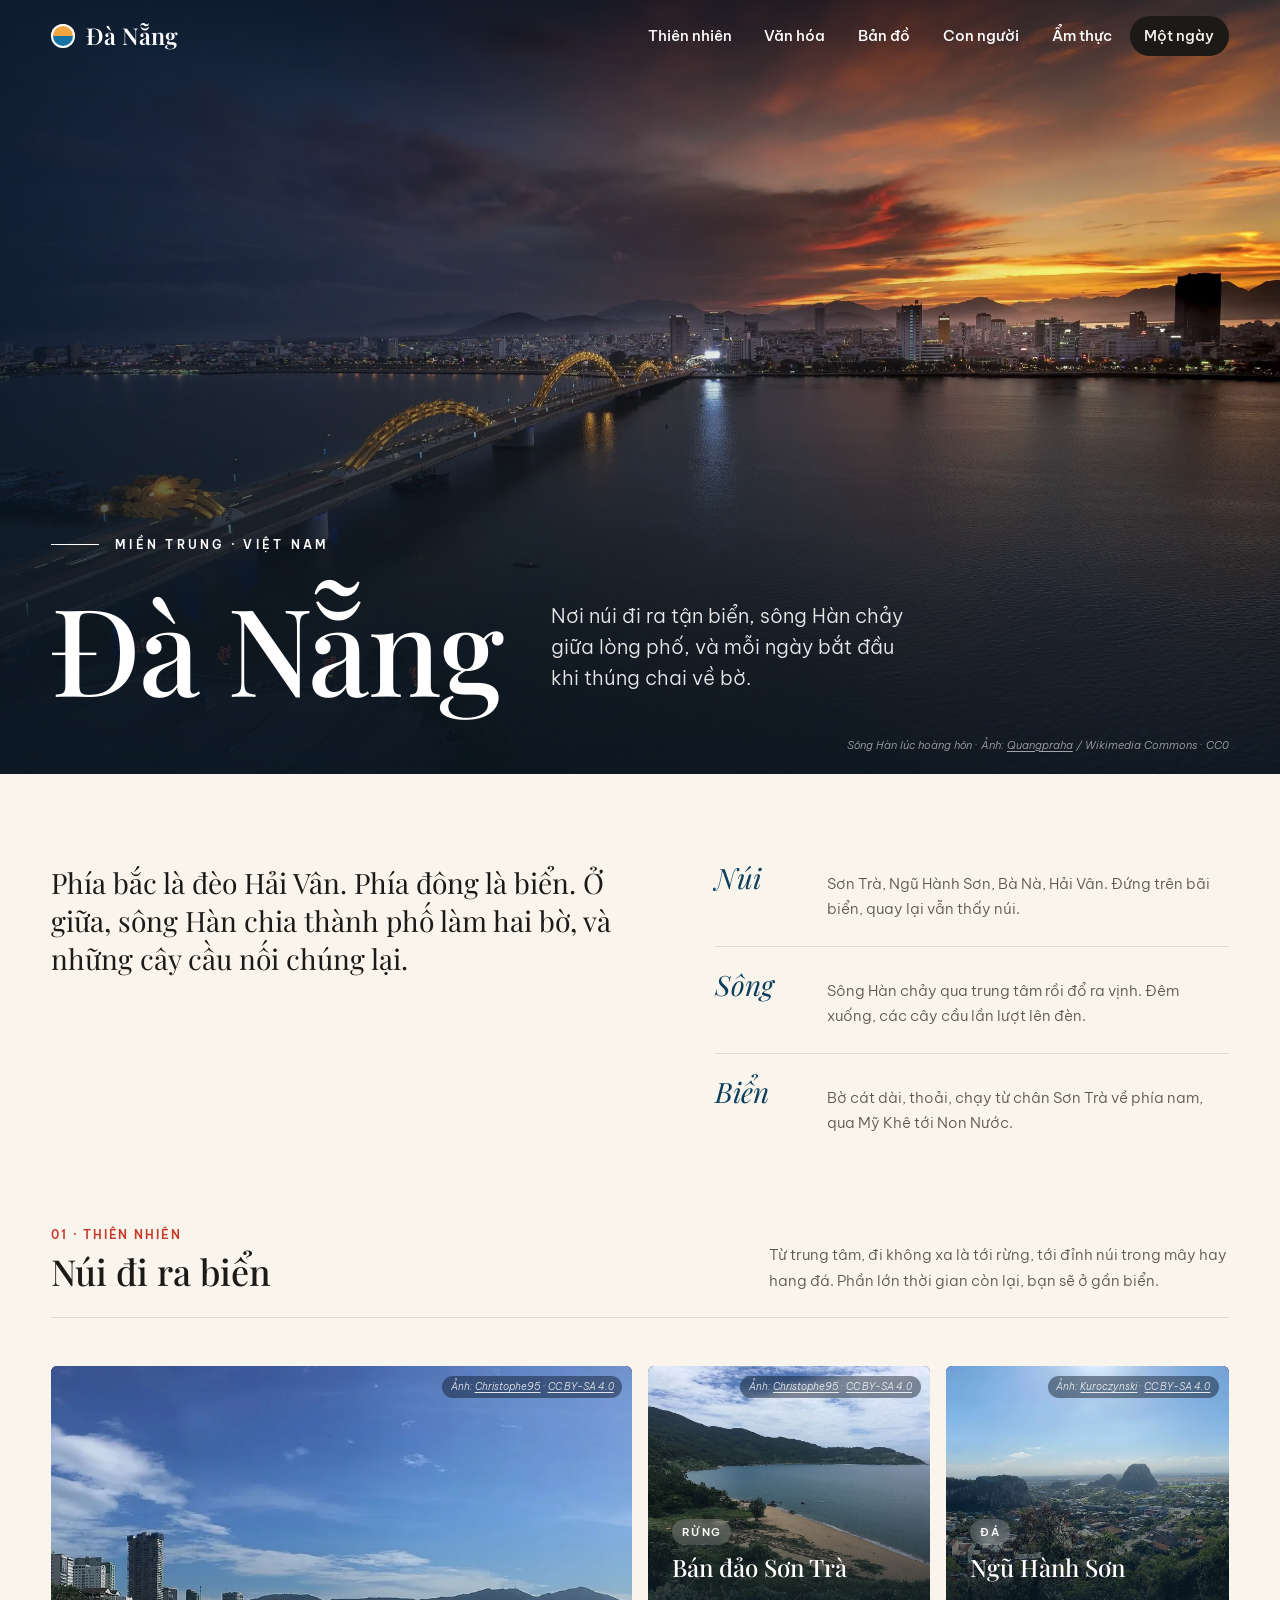
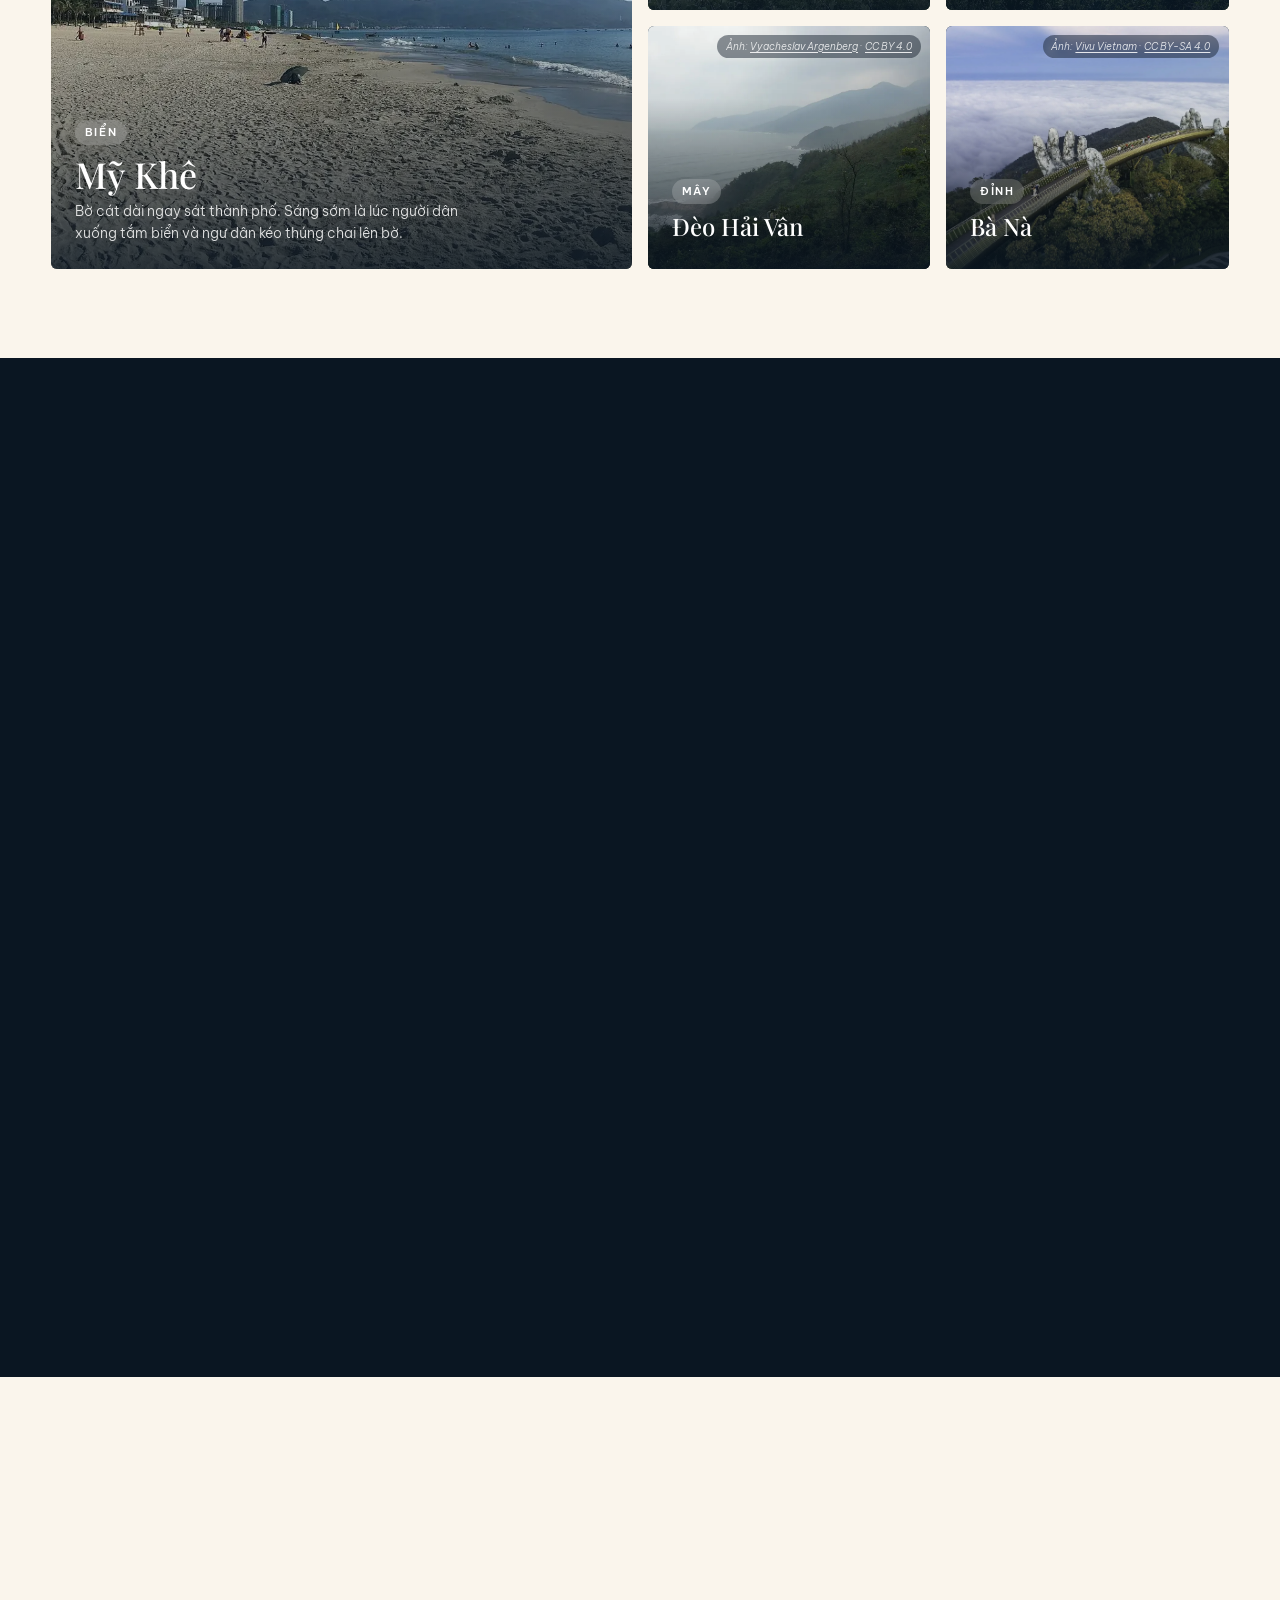
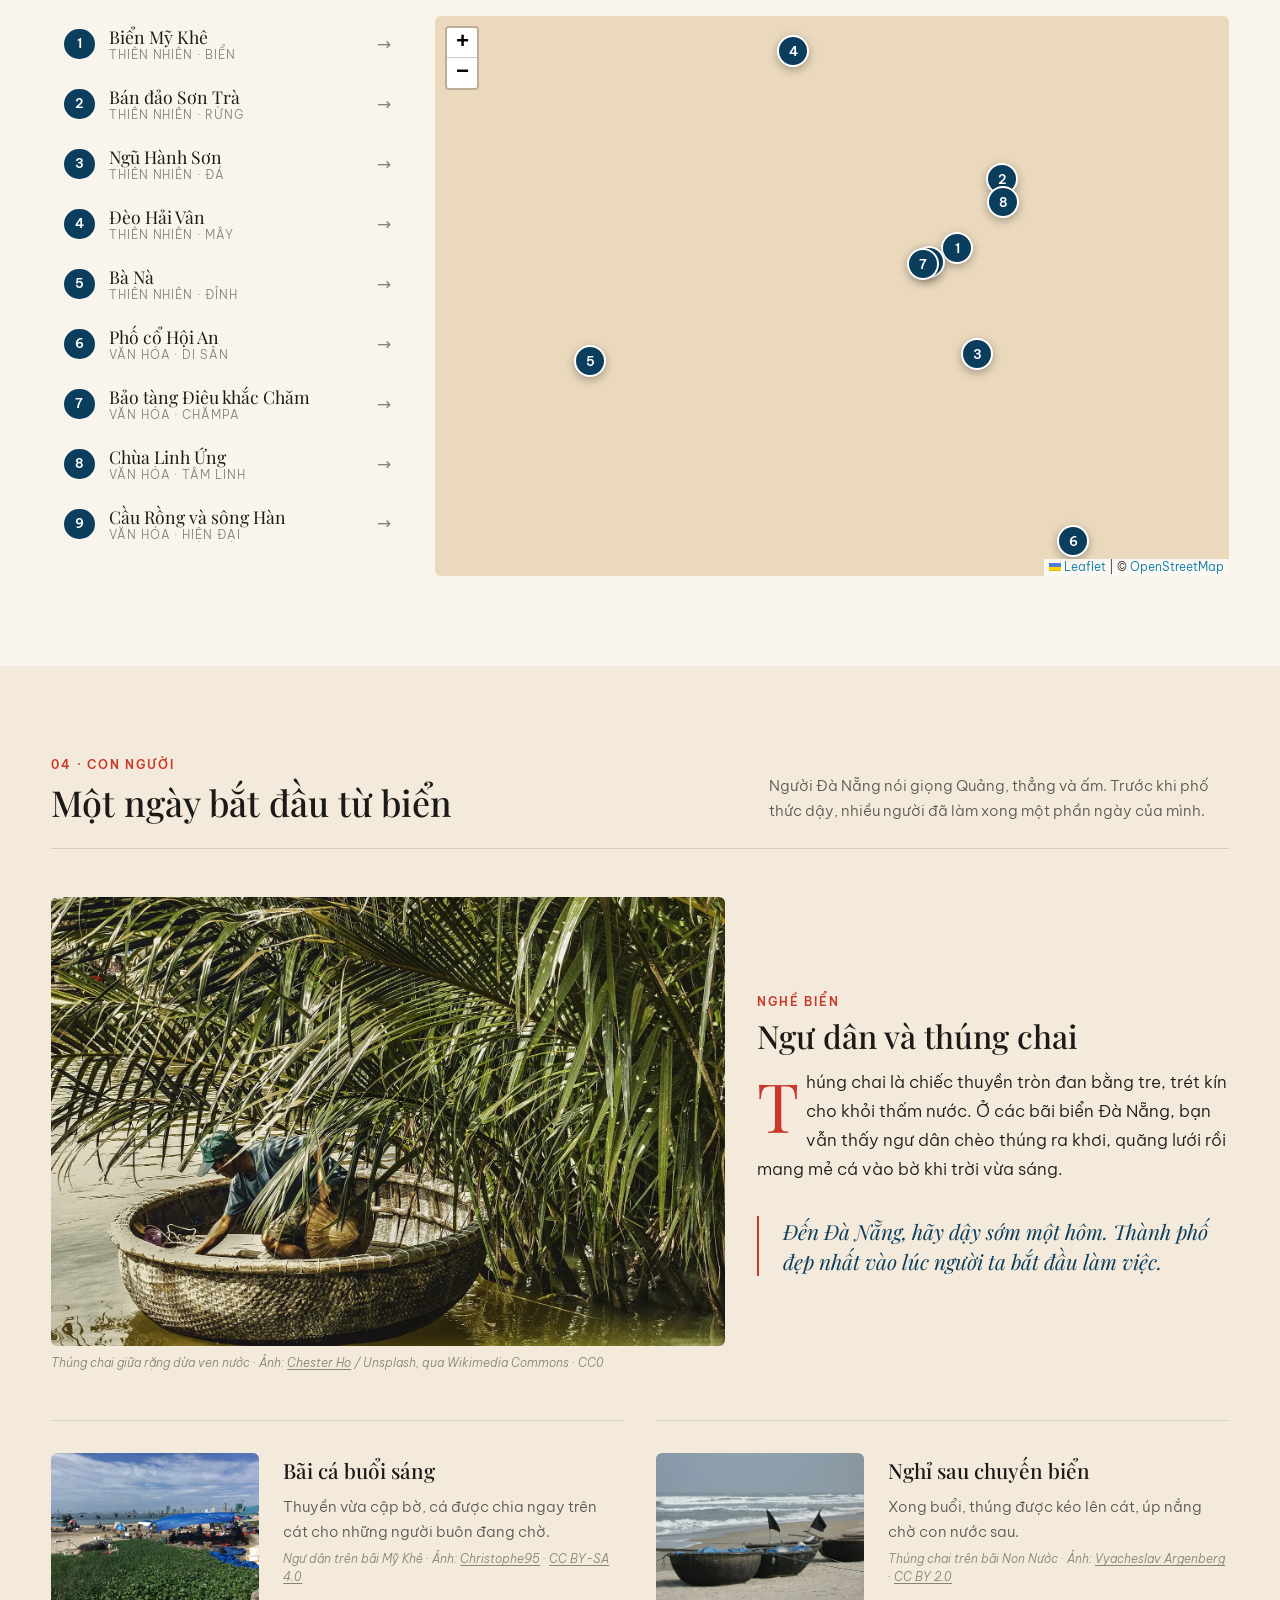
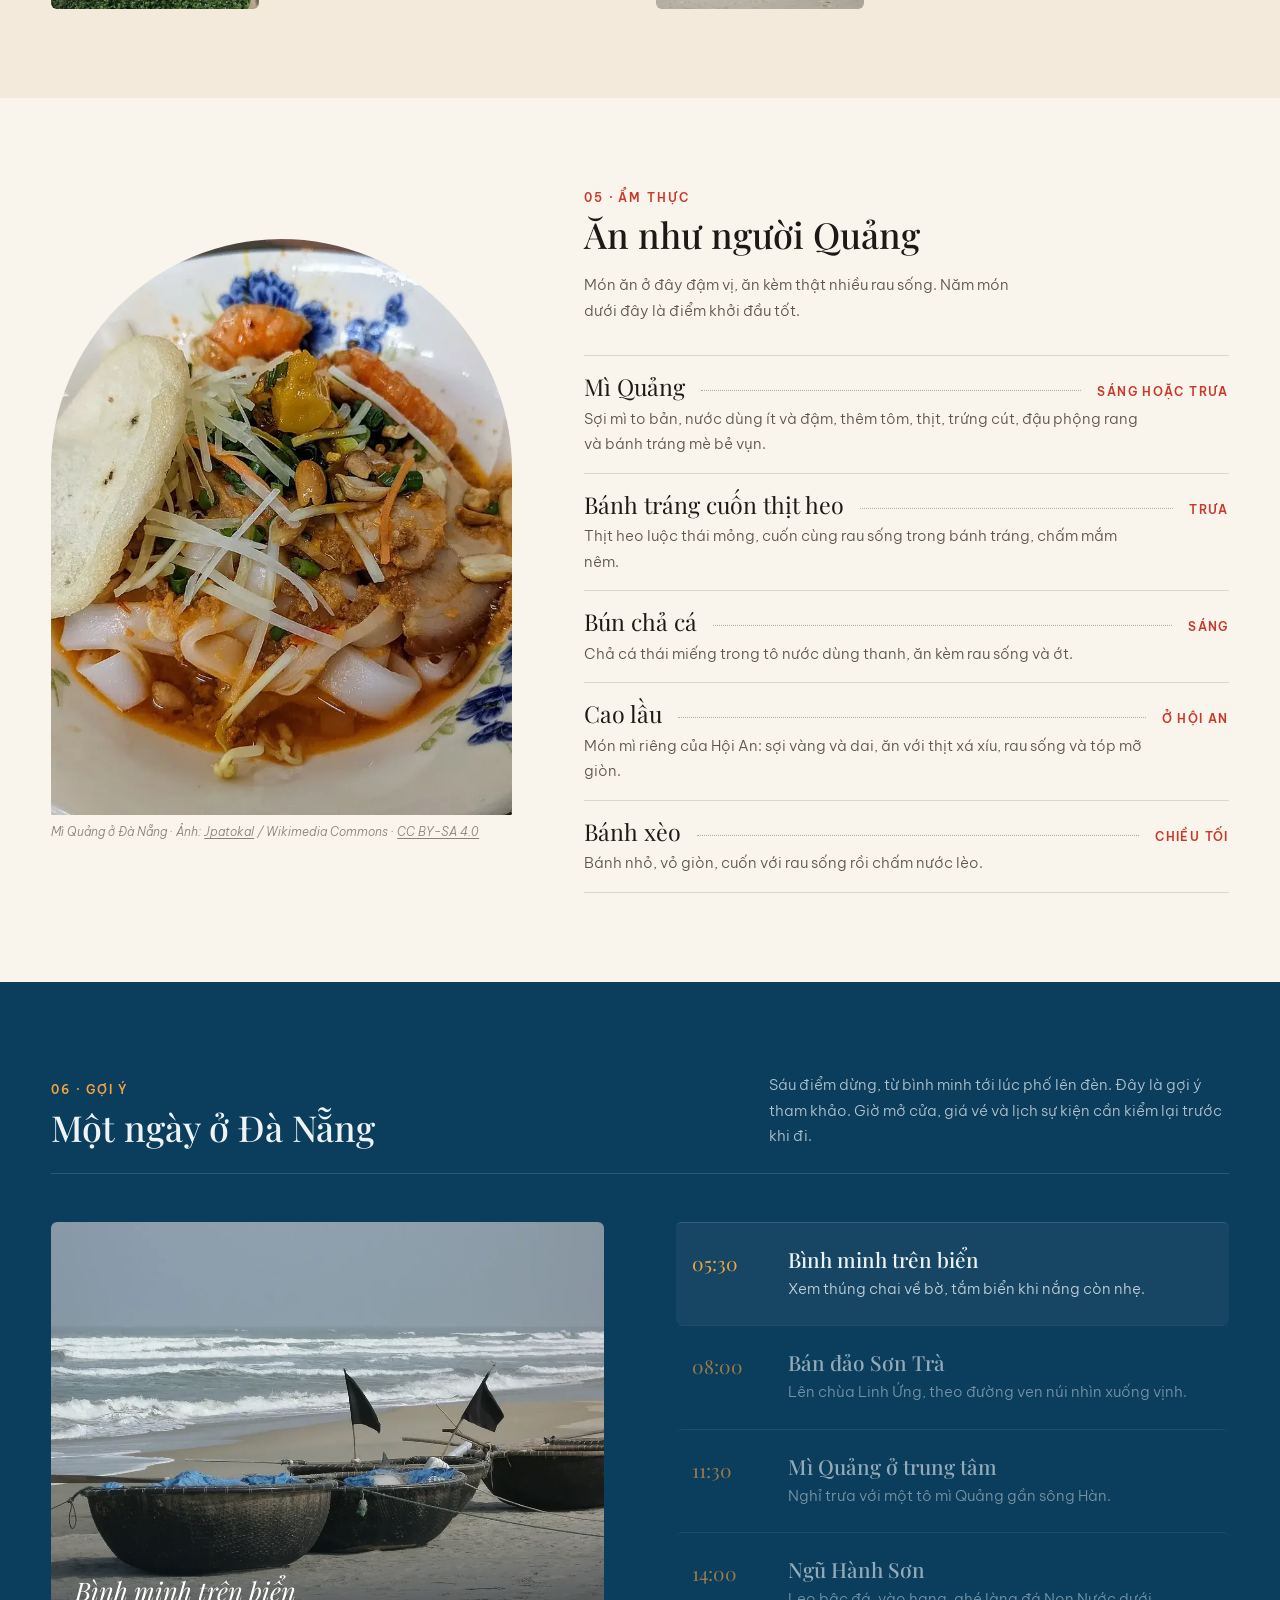
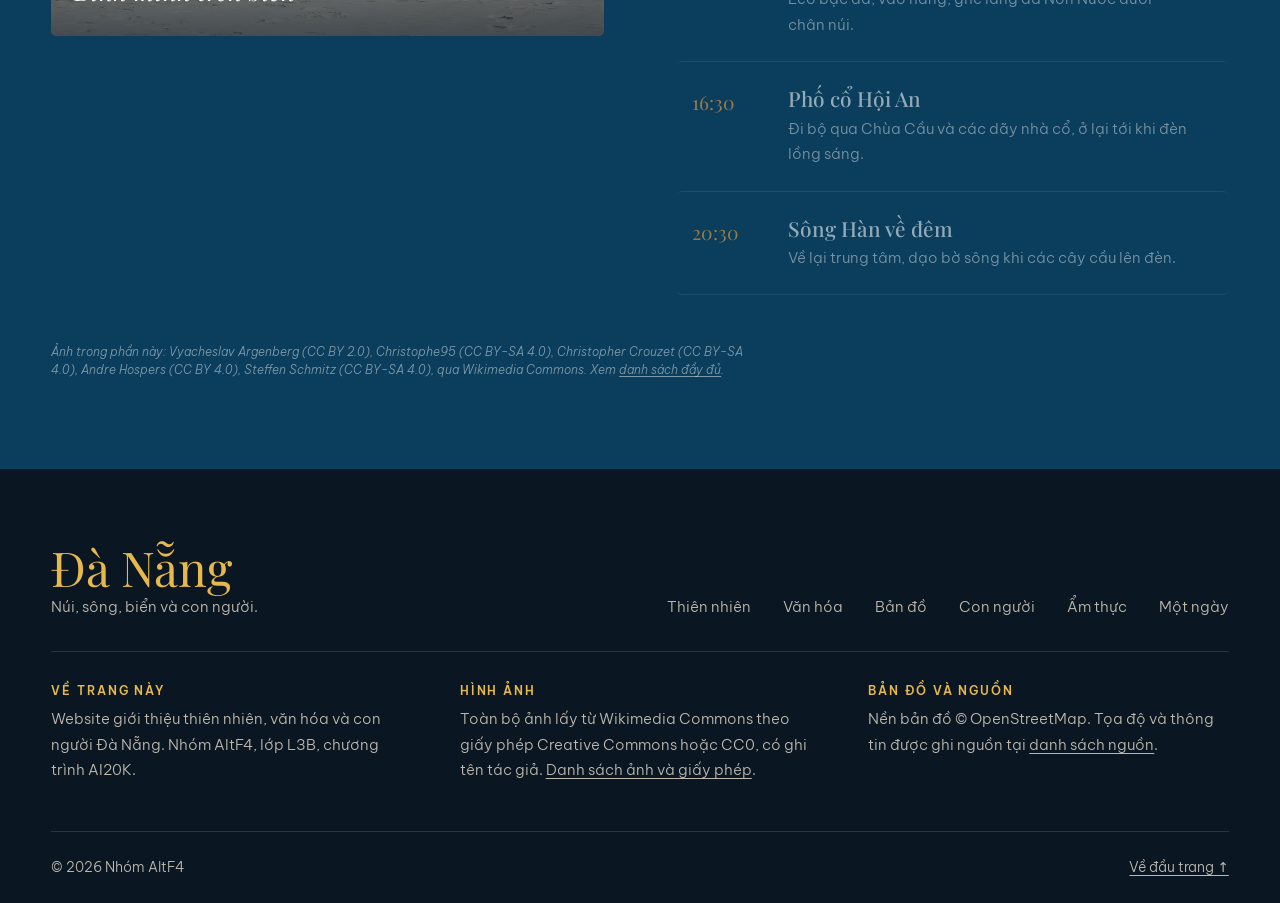
==== web/index.html @ 29aab332 "Website giới thiệu Đà Nẵng: trang chủ, 9 trang điểm đến, bản đồ, phóng to ảnh - web/index.html: Thiê" ====
<!doctype html>
<html lang="vi">
<head>
  <meta charset="utf-8">
  <meta name="viewport" content="width=device-width, initial-scale=1">
  <title>Đà Nẵng — Núi, sông, biển và con người</title>
  <meta name="description" content="Giới thiệu vẻ đẹp thiên nhiên, văn hóa và con người Đà Nẵng: biển Mỹ Khê, bán đảo Sơn Trà, Ngũ Hành Sơn, phố cổ Hội An, cầu Rồng và mì Quảng.">
  <link rel="preconnect" href="https://fonts.googleapis.com">
  <link rel="preconnect" href="https://fonts.gstatic.com" crossorigin>
  <link href="https://fonts.googleapis.com/css2?family=Be+Vietnam+Pro:wght@300;400;500;600&family=Playfair+Display:ital,wght@0,500;0,600;1,500&display=swap" rel="stylesheet">
  <link rel="preload" as="image" href="assets/img/hero-song-han.webp">
  <link rel="stylesheet" href="assets/vendor/leaflet/leaflet.css">
  <link rel="stylesheet" href="assets/css/style.css">
  <script>document.documentElement.classList.add('js')</script>
</head>
<body>
<a class="skip-link" href="#noi-dung">Bỏ qua, tới nội dung chính</a>

<header class="site-header" data-header>
  <div class="wrap site-header__inner">
    <a class="brand" href="#dau-trang" aria-label="Đà Nẵng, về đầu trang">
      <span class="brand__mark" aria-hidden="true"></span>Đà Nẵng
    </a>
    <nav class="nav" aria-label="Các phần của trang">
      <ul>
        <li><a href="#thien-nhien">Thiên nhiên</a></li>
        <li><a href="#van-hoa">Văn hóa</a></li>
        <li><a href="#ban-do">Bản đồ</a></li>
        <li><a href="#con-nguoi">Con người</a></li>
        <li><a href="#am-thuc">Ẩm thực</a></li>
        <li><a href="#mot-ngay">Một ngày</a></li>
      </ul>
    </nav>
  </div>
</header>

<section class="hero" id="dau-trang" data-hero aria-labelledby="hero-title">
  <div class="hero__media" data-parallax>
    <img src="assets/img/hero-song-han.webp" width="2400" height="1601" alt="Sông Hàn lúc hoàng hôn, cầu Rồng vàng óng nối hai bờ thành phố" fetchpriority="high">
  </div>
  <div class="hero__shade" aria-hidden="true"></div>
  <div class="wrap hero__content">
    <p class="hero__eyebrow">Miền Trung · Việt Nam</p>
    <h1 class="hero__title" id="hero-title">Đà Nẵng</h1>
    <p class="hero__lede">Nơi núi đi ra tận biển, sông Hàn chảy giữa lòng phố, và mỗi ngày bắt đầu khi thúng chai về bờ.</p>
  </div>
  <p class="hero__credit">Sông Hàn lúc hoàng hôn · Ảnh: <a href="https://commons.wikimedia.org/wiki/File:Da_Nang,_Vietnam.jpg">Quangpraha</a> / Wikimedia Commons · CC0</p>
</section>

<main id="noi-dung">

  <!-- GIỚI THIỆU -->
  <section class="intro" aria-label="Giới thiệu">
    <div class="wrap intro__grid">
      <p class="intro__lead" data-reveal>Phía bắc là đèo Hải Vân. Phía đông là biển. Ở giữa, sông Hàn chia thành phố làm hai bờ, và những cây cầu nối chúng lại.</p>
      <ul class="triad" data-stagger>
        <li data-reveal><span class="triad__word">Núi</span><p>Sơn Trà, Ngũ Hành Sơn, Bà Nà, Hải Vân. Đứng trên bãi biển, quay lại vẫn thấy núi.</p></li>
        <li data-reveal><span class="triad__word">Sông</span><p>Sông Hàn chảy qua trung tâm rồi đổ ra vịnh. Đêm xuống, các cây cầu lần lượt lên đèn.</p></li>
        <li data-reveal><span class="triad__word">Biển</span><p>Bờ cát dài, thoải, chạy từ chân Sơn Trà về phía nam, qua Mỹ Khê tới Non Nước.</p></li>
      </ul>
    </div>
  </section>

  <!-- THIÊN NHIÊN -->
  <section class="section" id="thien-nhien" aria-labelledby="nature-title">
    <div class="wrap">
      <header class="section-head" data-reveal>
        <div>
          <p class="kicker">01 · Thiên nhiên</p>
          <h2 id="nature-title">Núi đi ra biển</h2>
        </div>
        <p class="section-head__lede">Từ trung tâm, đi không xa là tới rừng, tới đỉnh núi trong mây hay hang đá. Phần lớn thời gian còn lại, bạn sẽ ở gần biển.</p>
      </header>

      <div class="bento" data-stagger>
        <article class="tile tile--lg" data-reveal>
          <img src="assets/img/my-khe.webp" width="1600" height="744" loading="lazy" alt="Bãi biển Mỹ Khê trải dài, phía xa là các tòa nhà ven biển và bán đảo Sơn Trà">
          <div class="tile__body">
            <p class="tile__tag">Biển</p>
            <h3><a class="tile__link" href="dia-diem.html?id=my-khe">Mỹ Khê</a></h3>
            <p>Bờ cát dài ngay sát thành phố. Sáng sớm là lúc người dân xuống tắm biển và ngư dân kéo thúng chai lên bờ.</p>
          </div>
          <p class="tile__credit">Ảnh: <a href="https://commons.wikimedia.org/wiki/File:My_Khe_Beach_5.jpg">Christophe95</a> · <a href="https://creativecommons.org/licenses/by-sa/4.0">CC BY-SA 4.0</a></p>
        </article>

        <article class="tile" data-reveal>
          <img src="assets/img/son-tra.webp" width="1200" height="900" loading="lazy" alt="Một vịnh nhỏ nước xanh dưới chân những ngọn đồi phủ rừng ở bán đảo Sơn Trà">
          <div class="tile__body">
            <p class="tile__tag">Rừng</p>
            <h3><a class="tile__link" href="dia-diem.html?id=son-tra">Bán đảo Sơn Trà</a></h3>
            <p>Khối núi phủ rừng che chắn cho vịnh, nhà của loài voọc chà vá chân nâu.</p>
          </div>
          <p class="tile__credit">Ảnh: <a href="https://commons.wikimedia.org/wiki/File:Son_Tra_Peninsula.jpg">Christophe95</a> · <a href="https://creativecommons.org/licenses/by-sa/4.0">CC BY-SA 4.0</a></p>
        </article>

        <article class="tile" data-reveal>
          <img src="assets/img/ngu-hanh-son.webp" width="1600" height="809" loading="lazy" alt="Nhìn từ trên Ngũ Hành Sơn xuống, các ngọn núi đá nhô lên giữa phố xá">
          <div class="tile__body">
            <p class="tile__tag">Đá</p>
            <h3><a class="tile__link" href="dia-diem.html?id=ngu-hanh-son">Ngũ Hành Sơn</a></h3>
            <p>Năm ngọn núi đá Kim, Mộc, Thủy, Hỏa, Thổ, trong lòng có hang động và chùa.</p>
          </div>
          <p class="tile__credit">Ảnh: <a href="https://commons.wikimedia.org/wiki/File:Da_Nang_Marble_Mountains_2020_IMG_4008.jpg">Kuroczynski</a> · <a href="https://creativecommons.org/licenses/by-sa/4.0">CC BY-SA 4.0</a></p>
        </article>

        <article class="tile" data-reveal>
          <img src="assets/img/hai-van.webp" width="1200" height="800" loading="lazy" alt="Sườn núi xanh đổ xuống biển, mây mù phủ dãy núi phía xa trên đèo Hải Vân">
          <div class="tile__body">
            <p class="tile__tag">Mây</p>
            <h3><a class="tile__link" href="dia-diem.html?id=hai-van">Đèo Hải Vân</a></h3>
            <p>Con đèo men sườn núi sát biển, giữa Đà Nẵng và Huế. "Hải Vân" là biển và mây.</p>
          </div>
          <p class="tile__credit">Ảnh: <a href="https://commons.wikimedia.org/wiki/File:Hai_Van_Pass,_Vietnam,_View_southwards.jpg">Vyacheslav Argenberg</a> · <a href="https://creativecommons.org/licenses/by/4.0">CC BY 4.0</a></p>
        </article>

        <article class="tile" data-reveal>
          <img src="assets/img/ba-na.webp" width="1600" height="1067" loading="lazy" alt="Cầu Vàng được đỡ bởi hai bàn tay đá khổng lồ, phía sau là biển mây trắng">
          <div class="tile__body">
            <p class="tile__tag">Đỉnh</p>
            <h3><a class="tile__link" href="dia-diem.html?id=ba-na">Bà Nà</a></h3>
            <p>Đỉnh núi phía tây thành phố, mát hơn hẳn dưới phố. Lên bằng cáp treo xuyên mây.</p>
          </div>
          <p class="tile__credit">Ảnh: <a href="https://commons.wikimedia.org/wiki/File:Golden_Bridge_above_the_clouds_Ba_Na_Hills_Da_Nang_Vietnam.jpg">Vivu Vietnam</a> · <a href="https://creativecommons.org/licenses/by-sa/4.0">CC BY-SA 4.0</a></p>
        </article>
      </div>
    </div>
  </section>

  <!-- VĂN HÓA -->
  <section class="section section--dark" id="van-hoa" aria-labelledby="culture-title">
    <div class="wrap">
      <header class="section-head" data-reveal>
        <div>
          <p class="kicker">02 · Văn hóa</p>
          <h2 id="culture-title">Những lớp thời gian</h2>
        </div>
        <p class="section-head__lede">Phố buôn cổ, điêu khắc Chămpa, chùa bên biển, cây cầu hiện đại. Đà Nẵng và vùng lân cận giữ nhiều lớp lịch sử chồng lên nhau.</p>
      </header>

      <div class="culture" data-gallery>
        <article class="lead-story" data-reveal>
          <figure>
            <div class="lead-story__media"><img data-lightbox src="assets/img/hoi-an-den-long.webp" width="1600" height="1200" loading="lazy" alt="Phố cổ Hội An lúc chạng vạng, đèn lồng nhiều màu treo kín trên đầu người đi bộ"></div>
            <figcaption class="credit">Phố cổ Hội An lúc lên đèn · Ảnh: <a href="https://commons.wikimedia.org/wiki/File:Lanterns_in_Hoi_An_3.jpg">Christophe95</a> / Wikimedia Commons · <a href="https://creativecommons.org/licenses/by-sa/4.0">CC BY-SA 4.0</a></figcaption>
          </figure>
          <p class="kicker">Di sản</p>
          <h3><a class="story__link" href="dia-diem.html?id=hoi-an">Phố cổ Hội An</a></h3>
          <p>Từng là một thương cảng sầm uất, Hội An còn giữ những dãy nhà gỗ, hội quán và Chùa Cầu. Phố cổ được UNESCO ghi danh là Di sản Thế giới năm 1999. Khi trời tối, đèn lồng thắp sáng khắp các con phố.</p>
        </article>

        <div class="story-list" data-stagger>
          <article class="story" data-reveal>
            <div class="story__media"><img data-lightbox src="assets/img/cham.webp" width="1600" height="1067" loading="lazy" alt="Bệ thờ bằng đá sa thạch chạm khắc tinh xảo, phía trên là các pho tượng, trưng bày trong bảo tàng"></div>
            <div>
              <p class="kicker">Chămpa</p>
              <h3><a class="story__link" href="dia-diem.html?id=cham">Bảo tàng Điêu khắc Chăm</a></h3>
              <p>Bên bờ sông Hàn, bảo tàng lưu giữ tượng thần, phù điêu, bệ thờ bằng đá sa thạch của vương quốc Chămpa xưa. Bệ thờ trong ảnh mang từ khu đền tháp Mỹ Sơn về.</p>
              <p class="credit">Bệ thờ Mỹ Sơn E1 · Ảnh: <a href="https://commons.wikimedia.org/wiki/File:Pedestal,_My_Son_E1,_view_1,_7th_century,_Quang_Nam_-_Museum_of_Cham_Sculpture_-_Danang,_Vietnam_-_DSC01700.JPG">Daderot</a> · CC0</p>
            </div>
          </article>
          <article class="story" data-reveal>
            <div class="story__media"><img data-lightbox src="assets/img/linh-ung.webp" width="1200" height="895" loading="lazy" alt="Cổng tam quan chùa Linh Ứng mái cong, hoa văn rồng phượng, nổi bật trên nền trời xanh"></div>
            <div>
              <p class="kicker">Tâm linh</p>
              <h3><a class="story__link" href="dia-diem.html?id=linh-ung">Chùa Linh Ứng</a></h3>
              <p>Ngôi chùa trên sườn bán đảo Sơn Trà, nhìn thẳng ra vịnh. Pho tượng Quan Âm màu trắng của chùa nhìn thấy được từ nhiều nơi dọc bờ biển.</p>
              <p class="credit">Ảnh: <a href="https://commons.wikimedia.org/wiki/File:Son-Tra-Peninsula_Da-Nang_Vietnam_Linh-Ung-Pagoda-01.jpg">CEphoto, Uwe Aranas</a> · <a href="https://creativecommons.org/licenses/by-sa/3.0">CC BY-SA 3.0</a></p>
            </div>
          </article>
          <article class="story" data-reveal>
            <div class="story__media"><img data-lightbox src="assets/img/cau-rong.webp" width="1600" height="900" loading="lazy" alt="Cầu Rồng về đêm, thân rồng phát sáng vàng rực in bóng xuống mặt sông"></div>
            <div>
              <p class="kicker">Hiện đại</p>
              <h3><a class="story__link" href="dia-diem.html?id=cau-rong">Cầu Rồng và sông Hàn</a></h3>
              <p>Cây cầu hình con rồng uốn mình qua sông Hàn. Vào một số tối cuối tuần, đầu rồng phun lửa và phun nước. Nên xem lịch trước khi đi.</p>
              <p class="credit">Ảnh: <a href="https://commons.wikimedia.org/wiki/File:Da_Nang_Dragon_Bridge_(II).jpg">Supanut Arunoprayote</a> · <a href="https://creativecommons.org/licenses/by/4.0">CC BY 4.0</a></p>
            </div>
          </article>
        </div>
      </div>
    </div>
  </section>

  <!-- BẢN ĐỒ -->
  <section class="section" id="ban-do" aria-labelledby="map-title">
    <div class="wrap">
      <header class="section-head" data-reveal>
        <div>
          <p class="kicker">03 · Bản đồ</p>
          <h2 id="map-title">Mọi điểm đến trên một bản đồ</h2>
        </div>
        <p class="section-head__lede">Chín điểm đến trong trang, từ đèo Hải Vân ở phía bắc tới phố cổ Hội An ở phía nam. Chọn một điểm để xem vị trí, rồi mở trang chi tiết.</p>
      </header>
      <div class="atlas">
        <ol class="atlas__list" data-atlas-list aria-label="Danh sách điểm đến"></ol>
        <div class="atlas__map" data-atlas-map role="region" aria-label="Bản đồ các điểm đến"></div>
      </div>
    </div>
  </section>

  <!-- CON NGƯỜI -->
  <section class="section section--sand" id="con-nguoi" aria-labelledby="people-title">
    <div class="wrap">
      <header class="section-head" data-reveal>
        <div>
          <p class="kicker">04 · Con người</p>
          <h2 id="people-title">Một ngày bắt đầu từ biển</h2>
        </div>
        <p class="section-head__lede">Người Đà Nẵng nói giọng Quảng, thẳng và ấm. Trước khi phố thức dậy, nhiều người đã làm xong một phần ngày của mình.</p>
      </header>

      <div class="people" data-gallery>
        <figure class="people__feature" data-reveal>
          <div class="people__frame"><img data-lightbox src="assets/img/thung-chai.webp" width="1600" height="1069" loading="lazy" alt="Một người đội nón ngồi trong chiếc thúng chai đan tre, len giữa những tàu lá dừa nước"></div>
          <figcaption class="credit">Thúng chai giữa rặng dừa ven nước · Ảnh: <a href="https://commons.wikimedia.org/wiki/File:Basket_Boat_and_the_Bamboo_forest_(Unsplash).jpg">Chester Ho</a> / Unsplash, qua Wikimedia Commons · CC0</figcaption>
        </figure>

        <div class="people__text" data-reveal>
          <p class="kicker">Nghề biển</p>
          <h3>Ngư dân và thúng chai</h3>
          <p class="dropcap">Thúng chai là chiếc thuyền tròn đan bằng tre, trét kín cho khỏi thấm nước. Ở các bãi biển Đà Nẵng, bạn vẫn thấy ngư dân chèo thúng ra khơi, quăng lưới rồi mang mẻ cá vào bờ khi trời vừa sáng.</p>
          <blockquote class="people__note">Đến Đà Nẵng, hãy dậy sớm một hôm. Thành phố đẹp nhất vào lúc người ta bắt đầu làm việc.</blockquote>
        </div>

        <figure class="people__small" data-reveal>
          <div class="people__thumb"><img data-lightbox src="assets/img/ngu-dan.webp" width="1200" height="900" loading="lazy" alt="Ngư dân phân loại cá và vá lưới dưới mái bạt trên bãi cát, xa xa là các tòa nhà ven biển"></div>
          <figcaption><strong>Bãi cá buổi sáng</strong><span>Thuyền vừa cập bờ, cá được chia ngay trên cát cho những người buôn đang chờ.</span>
            <span class="credit">Ngư dân trên bãi Mỹ Khê · Ảnh: <a href="https://commons.wikimedia.org/wiki/File:Fishermen_on_My_Khe_Beach.jpg">Christophe95</a> · <a href="https://creativecommons.org/licenses/by-sa/4.0">CC BY-SA 4.0</a></span></figcaption>
        </figure>
        <figure class="people__small" data-reveal>
          <div class="people__thumb"><img data-lightbox src="assets/img/thung-chai-bai.webp" width="1200" height="801" loading="lazy" alt="Ba chiếc thúng chai nằm nghỉ trên bãi cát, sóng trắng phía sau"></div>
          <figcaption><strong>Nghỉ sau chuyến biển</strong><span>Xong buổi, thúng được kéo lên cát, úp nắng chờ con nước sau.</span>
            <span class="credit">Thúng chai trên bãi Non Nước · Ảnh: <a href="https://commons.wikimedia.org/wiki/File:Non_nuoc_Basket_boats.jpg">Vyacheslav Argenberg</a> · <a href="https://creativecommons.org/licenses/by/2.0">CC BY 2.0</a></span></figcaption>
        </figure>
      </div>
    </div>
  </section>

  <!-- ẨM THỰC -->
  <section class="section" id="am-thuc" aria-labelledby="food-title">
    <div class="wrap food">
      <figure class="food__media" data-reveal>
        <div class="food__arch"><img data-lightbox src="assets/img/mi-quang.webp" width="1200" height="900" loading="lazy" alt="Tô mì Quảng với sợi mì vàng, tôm, thịt, rau sống và bánh tráng mè đặt trong tô sứ hoa xanh"></div>
        <figcaption class="credit">Mì Quảng ở Đà Nẵng · Ảnh: <a href="https://commons.wikimedia.org/wiki/File:Mi_Quang_1A_Danang.jpg">Jpatokal</a> / Wikimedia Commons · <a href="https://creativecommons.org/licenses/by-sa/4.0">CC BY-SA 4.0</a></figcaption>
      </figure>
      <div class="food__menu">
        <header class="section-head section-head--stack" data-reveal>
          <p class="kicker">05 · Ẩm thực</p>
          <h2 id="food-title">Ăn như người Quảng</h2>
          <p class="section-head__lede">Món ăn ở đây đậm vị, ăn kèm thật nhiều rau sống. Năm món dưới đây là điểm khởi đầu tốt.</p>
        </header>
        <dl class="menu" data-stagger>
          <div class="menu__item" data-reveal>
            <dt><span>Mì Quảng</span><i aria-hidden="true"></i><em>Sáng hoặc trưa</em></dt>
            <dd>Sợi mì to bản, nước dùng ít và đậm, thêm tôm, thịt, trứng cút, đậu phộng rang và bánh tráng mè bẻ vụn.</dd>
          </div>
          <div class="menu__item" data-reveal>
            <dt><span>Bánh tráng cuốn thịt heo</span><i aria-hidden="true"></i><em>Trưa</em></dt>
            <dd>Thịt heo luộc thái mỏng, cuốn cùng rau sống trong bánh tráng, chấm mắm nêm.</dd>
          </div>
          <div class="menu__item" data-reveal>
            <dt><span>Bún chả cá</span><i aria-hidden="true"></i><em>Sáng</em></dt>
            <dd>Chả cá thái miếng trong tô nước dùng thanh, ăn kèm rau sống và ớt.</dd>
          </div>
          <div class="menu__item" data-reveal>
            <dt><span>Cao lầu</span><i aria-hidden="true"></i><em>Ở Hội An</em></dt>
            <dd>Món mì riêng của Hội An: sợi vàng và dai, ăn với thịt xá xíu, rau sống và tóp mỡ giòn.</dd>
          </div>
          <div class="menu__item" data-reveal>
            <dt><span>Bánh xèo</span><i aria-hidden="true"></i><em>Chiều tối</em></dt>
            <dd>Bánh nhỏ, vỏ giòn, cuốn với rau sống rồi chấm nước lèo.</dd>
          </div>
        </dl>
      </div>
    </div>
  </section>

  <!-- MỘT NGÀY -->
  <section class="section section--sea" id="mot-ngay" aria-labelledby="day-title">
    <div class="wrap">
      <header class="section-head" data-reveal>
        <div>
          <p class="kicker">06 · Gợi ý</p>
          <h2 id="day-title">Một ngày ở Đà Nẵng</h2>
        </div>
        <p class="section-head__lede">Sáu điểm dừng, từ bình minh tới lúc phố lên đèn. Đây là gợi ý tham khảo. Giờ mở cửa, giá vé và lịch sự kiện cần kiểm lại trước khi đi.</p>
      </header>

      <div class="day">
        <div class="day__stage" aria-hidden="true">
          <img class="is-active" data-stop-img="1" src="assets/img/thung-chai-bai.webp" alt="" loading="lazy">
          <img data-stop-img="2" src="assets/img/mot-ngay-son-tra.webp" alt="" loading="lazy">
          <img data-stop-img="3" src="assets/img/mot-ngay-mi-quang.webp" alt="" loading="lazy">
          <img data-stop-img="4" src="assets/img/mot-ngay-ngu-hanh-son.webp" alt="" loading="lazy">
          <img data-stop-img="5" src="assets/img/mot-ngay-hoi-an.webp" alt="" loading="lazy">
          <img data-stop-img="6" src="assets/img/mot-ngay-song-han.webp" alt="" loading="lazy">
          <p class="day__stage-label" data-stage-label>Bình minh trên biển</p>
        </div>

        <ol class="stops">
          <li class="stop is-active" data-stop="1" tabindex="0"><time>05:30</time><div><h3>Bình minh trên biển</h3><p>Xem thúng chai về bờ, tắm biển khi nắng còn nhẹ.</p></div></li>
          <li class="stop" data-stop="2" tabindex="0"><time>08:00</time><div><h3>Bán đảo Sơn Trà</h3><p>Lên chùa Linh Ứng, theo đường ven núi nhìn xuống vịnh.</p></div></li>
          <li class="stop" data-stop="3" tabindex="0"><time>11:30</time><div><h3>Mì Quảng ở trung tâm</h3><p>Nghỉ trưa với một tô mì Quảng gần sông Hàn.</p></div></li>
          <li class="stop" data-stop="4" tabindex="0"><time>14:00</time><div><h3>Ngũ Hành Sơn</h3><p>Leo bậc đá, vào hang, ghé làng đá Non Nước dưới chân núi.</p></div></li>
          <li class="stop" data-stop="5" tabindex="0"><time>16:30</time><div><h3>Phố cổ Hội An</h3><p>Đi bộ qua Chùa Cầu và các dãy nhà cổ, ở lại tới khi đèn lồng sáng.</p></div></li>
          <li class="stop" data-stop="6" tabindex="0"><time>20:30</time><div><h3>Sông Hàn về đêm</h3><p>Về lại trung tâm, dạo bờ sông khi các cây cầu lên đèn.</p></div></li>
        </ol>
      </div>
      <p class="day__credits credit">Ảnh trong phần này: Vyacheslav Argenberg (CC BY 2.0), Christophe95 (CC BY-SA 4.0), Christopher Crouzet (CC BY-SA 4.0), Andre Hospers (CC BY 4.0), Steffen Schmitz (CC BY-SA 4.0), qua Wikimedia Commons. Xem <a href="content/credits.md">danh sách đầy đủ</a>.</p>
    </div>
  </section>
</main>

<footer class="site-footer">
  <div class="wrap">
    <div class="site-footer__top">
      <div class="site-footer__brand">
        <p class="site-footer__word">Đà Nẵng</p>
        <p>Núi, sông, biển và con người.</p>
      </div>
      <nav class="site-footer__nav" aria-label="Liên kết cuối trang">
        <a href="#thien-nhien">Thiên nhiên</a><a href="#van-hoa">Văn hóa</a><a href="#ban-do">Bản đồ</a><a href="#con-nguoi">Con người</a><a href="#am-thuc">Ẩm thực</a><a href="#mot-ngay">Một ngày</a>
      </nav>
    </div>
    <div class="site-footer__cols">
      <div>
        <h2>Về trang này</h2>
        <p>Website giới thiệu thiên nhiên, văn hóa và con người Đà Nẵng. Nhóm AltF4, lớp L3B, chương trình AI20K.</p>
      </div>
      <div>
        <h2>Hình ảnh</h2>
        <p>Toàn bộ ảnh lấy từ Wikimedia Commons theo giấy phép Creative Commons hoặc CC0, có ghi tên tác giả. <a href="content/credits.md">Danh sách ảnh và giấy phép</a>.</p>
      </div>
      <div>
        <h2>Bản đồ và nguồn</h2>
        <p>Nền bản đồ © OpenStreetMap. Tọa độ và thông tin được ghi nguồn tại <a href="content/sources.md">danh sách nguồn</a>.</p>
      </div>
    </div>
    <p class="site-footer__bottom"><span>© 2026 Nhóm AltF4</span><a href="#dau-trang">Về đầu trang ↑</a></p>
  </div>
</footer>

<script src="assets/vendor/leaflet/leaflet.js" defer></script>
<script src="assets/js/places.js" defer></script>
<script src="assets/js/map.js" defer></script>
<script src="assets/js/lightbox.js" defer></script>
<script src="assets/js/main.js" defer></script>
</body>
</html>
---- web/assets/vendor/leaflet/leaflet.css ----
/* required styles */

.leaflet-pane,
.leaflet-tile,
.leaflet-marker-icon,
.leaflet-marker-shadow,
.leaflet-tile-container,
.leaflet-pane > svg,
.leaflet-pane > canvas,
.leaflet-zoom-box,
.leaflet-image-layer,
.leaflet-layer {
	position: absolute;
	left: 0;
	top: 0;
	}
.leaflet-container {
	overflow: hidden;
	}
.leaflet-tile,
.leaflet-marker-icon,
.leaflet-marker-shadow {
	-webkit-user-select: none;
	   -moz-user-select: none;
	        user-select: none;
	  -webkit-user-drag: none;
	}
/* Prevents IE11 from highlighting tiles in blue */
.leaflet-tile::selection {
	background: transparent;
}
/* Safari renders non-retina tile on retina better with this, but Chrome is worse */
.leaflet-safari .leaflet-tile {
	image-rendering: -webkit-optimize-contrast;
	}
/* hack that prevents hw layers "stretching" when loading new tiles */
.leaflet-safari .leaflet-tile-container {
	width: 1600px;
	height: 1600px;
	-webkit-transform-origin: 0 0;
	}
.leaflet-marker-icon,
.leaflet-marker-shadow {
	display: block;
	}
/* .leaflet-container svg: reset svg max-width decleration shipped in Joomla! (joomla.org) 3.x */
/* .leaflet-container img: map is broken in FF if you have max-width: 100% on tiles */
.leaflet-container .leaflet-overlay-pane svg {
	max-width: none !important;
	max-height: none !important;
	}
.leaflet-container .leaflet-marker-pane img,
.leaflet-container .leaflet-shadow-pane img,
.leaflet-container .leaflet-tile-pane img,
.leaflet-container img.leaflet-image-layer,
.leaflet-container .leaflet-tile {
	max-width: none !important;
	max-height: none !important;
	width: auto;
	padding: 0;
	}

.leaflet-container img.leaflet-tile {
	/* See: https://bugs.chromium.org/p/chromium/issues/detail?id=600120 */
	mix-blend-mode: plus-lighter;
}

.leaflet-container.leaflet-touch-zoom {
	-ms-touch-action: pan-x pan-y;
	touch-action: pan-x pan-y;
	}
.leaflet-container.leaflet-touch-drag {
	-ms-touch-action: pinch-zoom;
	/* Fallback for FF which doesn't support pinch-zoom */
	touch-action: none;
	touch-action: pinch-zoom;
}
.leaflet-container.leaflet-touch-drag.leaflet-touch-zoom {
	-ms-touch-action: none;
	touch-action: none;
}
.leaflet-container {
	-webkit-tap-highlight-color: transparent;
}
.leaflet-container a {
	-webkit-tap-highlight-color: rgba(51, 181, 229, 0.4);
}
.leaflet-tile {
	filter: inherit;
	visibility: hidden;
	}
.leaflet-tile-loaded {
	visibility: inherit;
	}
.leaflet-zoom-box {
	width: 0;
	height: 0;
	-moz-box-sizing: border-box;
	     box-sizing: border-box;
	z-index: 800;
	}
/* workaround for https://bugzilla.mozilla.org/show_bug.cgi?id=888319 */
.leaflet-overlay-pane svg {
	-moz-user-select: none;
	}

.leaflet-pane         { z-index: 400; }

.leaflet-tile-pane    { z-index: 200; }
.leaflet-overlay-pane { z-index: 400; }
.leaflet-shadow-pane  { z-index: 500; }
.leaflet-marker-pane  { z-index: 600; }
.leaflet-tooltip-pane   { z-index: 650; }
.leaflet-popup-pane   { z-index: 700; }

.leaflet-map-pane canvas { z-index: 100; }
.leaflet-map-pane svg    { z-index: 200; }

.leaflet-vml-shape {
	width: 1px;
	height: 1px;
	}
.lvml {
	behavior: url(#default#VML);
	display: inline-block;
	position: absolute;
	}


/* control positioning */

.leaflet-control {
	position: relative;
	z-index: 800;
	pointer-events: visiblePainted; /* IE 9-10 doesn't have auto */
	pointer-events: auto;
	}
.leaflet-top,
.leaflet-bottom {
	position: absolute;
	z-index: 1000;
	pointer-events: none;
	}
.leaflet-top {
	top: 0;
	}
.leaflet-right {
	right: 0;
	}
.leaflet-bottom {
	bottom: 0;
	}
.leaflet-left {
	left: 0;
	}
.leaflet-control {
	float: left;
	clear: both;
	}
.leaflet-right .leaflet-control {
	float: right;
	}
.leaflet-top .leaflet-control {
	margin-top: 10px;
	}
.leaflet-bottom .leaflet-control {
	margin-bottom: 10px;
	}
.leaflet-left .leaflet-control {
	margin-left: 10px;
	}
.leaflet-right .leaflet-control {
	margin-right: 10px;
	}


/* zoom and fade animations */

.leaflet-fade-anim .leaflet-popup {
	opacity: 0;
	-webkit-transition: opacity 0.2s linear;
	   -moz-transition: opacity 0.2s linear;
	        transition: opacity 0.2s linear;
	}
.leaflet-fade-anim .leaflet-map-pane .leaflet-popup {
	opacity: 1;
	}
.leaflet-zoom-animated {
	-webkit-transform-origin: 0 0;
	    -ms-transform-origin: 0 0;
	        transform-origin: 0 0;
	}
svg.leaflet-zoom-animated {
	will-change: transform;
}

.leaflet-zoom-anim .leaflet-zoom-animated {
	-webkit-transition: -webkit-transform 0.25s cubic-bezier(0,0,0.25,1);
	   -moz-transition:    -moz-transform 0.25s cubic-bezier(0,0,0.25,1);
	        transition:         transform 0.25s cubic-bezier(0,0,0.25,1);
	}
.leaflet-zoom-anim .leaflet-tile,
.leaflet-pan-anim .leaflet-tile {
	-webkit-transition: none;
	   -moz-transition: none;
	        transition: none;
	}

.leaflet-zoom-anim .leaflet-zoom-hide {
	visibility: hidden;
	}


/* cursors */

.leaflet-interactive {
	cursor: pointer;
	}
.leaflet-grab {
	cursor: -webkit-grab;
	cursor:    -moz-grab;
	cursor:         grab;
	}
.leaflet-crosshair,
.leaflet-crosshair .leaflet-interactive {
	cursor: crosshair;
	}
.leaflet-popup-pane,
.leaflet-control {
	cursor: auto;
	}
.leaflet-dragging .leaflet-grab,
.leaflet-dragging .leaflet-grab .leaflet-interactive,
.leaflet-dragging .leaflet-marker-draggable {
	cursor: move;
	cursor: -webkit-grabbing;
	cursor:    -moz-grabbing;
	cursor:         grabbing;
	}

/* marker & overlays interactivity */
.leaflet-marker-icon,
.leaflet-marker-shadow,
.leaflet-image-layer,
.leaflet-pane > svg path,
.leaflet-tile-container {
	pointer-events: none;
	}

.leaflet-marker-icon.leaflet-interactive,
.leaflet-image-layer.leaflet-interactive,
.leaflet-pane > svg path.leaflet-interactive,
svg.leaflet-image-layer.leaflet-interactive path {
	pointer-events: visiblePainted; /* IE 9-10 doesn't have auto */
	pointer-events: auto;
	}

/* visual tweaks */

.leaflet-container {
	background: #ddd;
	outline-offset: 1px;
	}
.leaflet-container a {
	color: #0078A8;
	}
.leaflet-zoom-box {
	border: 2px dotted #38f;
	background: rgba(255,255,255,0.5);
	}


/* general typography */
.leaflet-container {
	font-family: "Helvetica Neue", Arial, Helvetica, sans-serif;
	font-size: 12px;
	font-size: 0.75rem;
	line-height: 1.5;
	}


/* general toolbar styles */

.leaflet-bar {
	box-shadow: 0 1px 5px rgba(0,0,0,0.65);
	border-radius: 4px;
	}
.leaflet-bar a {
	background-color: #fff;
	border-bottom: 1px solid #ccc;
	width: 26px;
	height: 26px;
	line-height: 26px;
	display: block;
	text-align: center;
	text-decoration: none;
	color: black;
	}
.leaflet-bar a,
.leaflet-control-layers-toggle {
	background-position: 50% 50%;
	background-repeat: no-repeat;
	display: block;
	}
.leaflet-bar a:hover,
.leaflet-bar a:focus {
	background-color: #f4f4f4;
	}
.leaflet-bar a:first-child {
	border-top-left-radius: 4px;
	border-top-right-radius: 4px;
	}
.leaflet-bar a:last-child {
	border-bottom-left-radius: 4px;
	border-bottom-right-radius: 4px;
	border-bottom: none;
	}
.leaflet-bar a.leaflet-disabled {
	cursor: default;
	background-color: #f4f4f4;
	color: #bbb;
	}

.leaflet-touch .leaflet-bar a {
	width: 30px;
	height: 30px;
	line-height: 30px;
	}
.leaflet-touch .leaflet-bar a:first-child {
	border-top-left-radius: 2px;
	border-top-right-radius: 2px;
	}
.leaflet-touch .leaflet-bar a:last-child {
	border-bottom-left-radius: 2px;
	border-bottom-right-radius: 2px;
	}

/* zoom control */

.leaflet-control-zoom-in,
.leaflet-control-zoom-out {
	font: bold 18px 'Lucida Console', Monaco, monospace;
	text-indent: 1px;
	}

.leaflet-touch .leaflet-control-zoom-in, .leaflet-touch .leaflet-control-zoom-out  {
	font-size: 22px;
	}


/* layers control */

.leaflet-control-layers {
	box-shadow: 0 1px 5px rgba(0,0,0,0.4);
	background: #fff;
	border-radius: 5px;
	}
.leaflet-control-layers-toggle {
	background-image: url(images/layers.png);
	width: 36px;
	height: 36px;
	}
.leaflet-retina .leaflet-control-layers-toggle {
	background-image: url(images/layers-2x.png);
	background-size: 26px 26px;
	}
.leaflet-touch .leaflet-control-layers-toggle {
	width: 44px;
	height: 44px;
	}
.leaflet-control-layers .leaflet-control-layers-list,
.leaflet-control-layers-expanded .leaflet-control-layers-toggle {
	display: none;
	}
.leaflet-control-layers-expanded .leaflet-control-layers-list {
	display: block;
	position: relative;
	}
.leaflet-control-layers-expanded {
	padding: 6px 10px 6px 6px;
	color: #333;
	background: #fff;
	}
.leaflet-control-layers-scrollbar {
	overflow-y: scroll;
	overflow-x: hidden;
	padding-right: 5px;
	}
.leaflet-control-layers-selector {
	margin-top: 2px;
	position: relative;
	top: 1px;
	}
.leaflet-control-layers label {
	display: block;
	font-size: 13px;
	font-size: 1.08333em;
	}
.leaflet-control-layers-separator {
	height: 0;
	border-top: 1px solid #ddd;
	margin: 5px -10px 5px -6px;
	}

/* Default icon URLs */
.leaflet-default-icon-path { /* used only in path-guessing heuristic, see L.Icon.Default */
	background-image: url(images/marker-icon.png);
	}


/* attribution and scale controls */

.leaflet-container .leaflet-control-attribution {
	background: #fff;
	background: rgba(255, 255, 255, 0.8);
	margin: 0;
	}
.leaflet-control-attribution,
.leaflet-control-scale-line {
	padding: 0 5px;
	color: #333;
	line-height: 1.4;
	}
.leaflet-control-attribution a {
	text-decoration: none;
	}
.leaflet-control-attribution a:hover,
.leaflet-control-attribution a:focus {
	text-decoration: underline;
	}
.leaflet-attribution-flag {
	display: inline !important;
	vertical-align: baseline !important;
	width: 1em;
	height: 0.6669em;
	}
.leaflet-left .leaflet-control-scale {
	margin-left: 5px;
	}
.leaflet-bottom .leaflet-control-scale {
	margin-bottom: 5px;
	}
.leaflet-control-scale-line {
	border: 2px solid #777;
	border-top: none;
	line-height: 1.1;
	padding: 2px 5px 1px;
	white-space: nowrap;
	-moz-box-sizing: border-box;
	     box-sizing: border-box;
	background: rgba(255, 255, 255, 0.8);
	text-shadow: 1px 1px #fff;
	}
.leaflet-control-scale-line:not(:first-child) {
	border-top: 2px solid #777;
	border-bottom: none;
	margin-top: -2px;
	}
.leaflet-control-scale-line:not(:first-child):not(:last-child) {
	border-bottom: 2px solid #777;
	}

.leaflet-touch .leaflet-control-attribution,
.leaflet-touch .leaflet-control-layers,
.leaflet-touch .leaflet-bar {
	box-shadow: none;
	}
.leaflet-touch .leaflet-control-layers,
.leaflet-touch .leaflet-bar {
	border: 2px solid rgba(0,0,0,0.2);
	background-clip: padding-box;
	}


/* popup */

.leaflet-popup {
	position: absolute;
	text-align: center;
	margin-bottom: 20px;
	}
.leaflet-popup-content-wrapper {
	padding: 1px;
	text-align: left;
	border-radius: 12px;
	}
.leaflet-popup-content {
	margin: 13px 24px 13px 20px;
	line-height: 1.3;
	font-size: 13px;
	font-size: 1.08333em;
	min-height: 1px;
	}
.leaflet-popup-content p {
	margin: 17px 0;
	margin: 1.3em 0;
	}
.leaflet-popup-tip-container {
	width: 40px;
	height: 20px;
	position: absolute;
	left: 50%;
	margin-top: -1px;
	margin-left: -20px;
	overflow: hidden;
	pointer-events: none;
	}
.leaflet-popup-tip {
	width: 17px;
	height: 17px;
	padding: 1px;

	margin: -10px auto 0;
	pointer-events: auto;

	-webkit-transform: rotate(45deg);
	   -moz-transform: rotate(45deg);
	    -ms-transform: rotate(45deg);
	        transform: rotate(45deg);
	}
.leaflet-popup-content-wrapper,
.leaflet-popup-tip {
	background: white;
	color: #333;
	box-shadow: 0 3px 14px rgba(0,0,0,0.4);
	}
.leaflet-container a.leaflet-popup-close-button {
	position: absolute;
	top: 0;
	right: 0;
	border: none;
	text-align: center;
	width: 24px;
	height: 24px;
	font: 16px/24px Tahoma, Verdana, sans-serif;
	color: #757575;
	text-decoration: none;
	background: transparent;
	}
.leaflet-container a.leaflet-popup-close-button:hover,
.leaflet-container a.leaflet-popup-close-button:focus {
	color: #585858;
	}
.leaflet-popup-scrolled {
	overflow: auto;
	}

.leaflet-oldie .leaflet-popup-content-wrapper {
	-ms-zoom: 1;
	}
.leaflet-oldie .leaflet-popup-tip {
	width: 24px;
	margin: 0 auto;

	-ms-filter: "progid:DXImageTransform.Microsoft.Matrix(M11=0.70710678, M12=0.70710678, M21=-0.70710678, M22=0.70710678)";
	filter: progid:DXImageTransform.Microsoft.Matrix(M11=0.70710678, M12=0.70710678, M21=-0.70710678, M22=0.70710678);
	}

.leaflet-oldie .leaflet-control-zoom,
.leaflet-oldie .leaflet-control-layers,
.leaflet-oldie .leaflet-popup-content-wrapper,
.leaflet-oldie .leaflet-popup-tip {
	border: 1px solid #999;
	}


/* div icon */

.leaflet-div-icon {
	background: #fff;
	border: 1px solid #666;
	}


/* Tooltip */
/* Base styles for the element that has a tooltip */
.leaflet-tooltip {
	position: absolute;
	padding: 6px;
	background-color: #fff;
	border: 1px solid #fff;
	border-radius: 3px;
	color: #222;
	white-space: nowrap;
	-webkit-user-select: none;
	-moz-user-select: none;
	-ms-user-select: none;
	user-select: none;
	pointer-events: none;
	box-shadow: 0 1px 3px rgba(0,0,0,0.4);
	}
.leaflet-tooltip.leaflet-interactive {
	cursor: pointer;
	pointer-events: auto;
	}
.leaflet-tooltip-top:before,
.leaflet-tooltip-bottom:before,
.leaflet-tooltip-left:before,
.leaflet-tooltip-right:before {
	position: absolute;
	pointer-events: none;
	border: 6px solid transparent;
	background: transparent;
	content: "";
	}

/* Directions */

.leaflet-tooltip-bottom {
	margin-top: 6px;
}
.leaflet-tooltip-top {
	margin-top: -6px;
}
.leaflet-tooltip-bottom:before,
.leaflet-tooltip-top:before {
	left: 50%;
	margin-left: -6px;
	}
.leaflet-tooltip-top:before {
	bottom: 0;
	margin-bottom: -12px;
	border-top-color: #fff;
	}
.leaflet-tooltip-bottom:before {
	top: 0;
	margin-top: -12px;
	margin-left: -6px;
	border-bottom-color: #fff;
	}
.leaflet-tooltip-left {
	margin-left: -6px;
}
.leaflet-tooltip-right {
	margin-left: 6px;
}
.leaflet-tooltip-left:before,
.leaflet-tooltip-right:before {
	top: 50%;
	margin-top: -6px;
	}
.leaflet-tooltip-left:before {
	right: 0;
	margin-right: -12px;
	border-left-color: #fff;
	}
.leaflet-tooltip-right:before {
	left: 0;
	margin-left: -12px;
	border-right-color: #fff;
	}

/* Printing */

@media print {
	/* Prevent printers from removing background-images of controls. */
	.leaflet-control {
		-webkit-print-color-adjust: exact;
		print-color-adjust: exact;
		}
	}
---- web/assets/css/style.css ----
/* ==========================================================================
   Đà Nẵng — website du lịch, phong cách tạp chí
   Thứ tự: token → nền tảng → khung chung → header/hero → từng phần → chuyển động
   ========================================================================== */

/* ---------- Token ---------- */
:root {
  --sea-900: #0b3d5c; --sea-600: #1673a3;
  --sand-100: #faf5ec; --sand-200: #f3eadb; --sand-300: #ead9bd; --sun-500: #f2a541;
  --stone-500: #8a8378; --stone-700: #5d574e; --ink-900: #1c1a17;
  --lantern-600: #c8392b; --wall-400: #e7b94c;
  --night-900: #0a1622; --night-800: #102232;

  --font-display: "Playfair Display", "Noto Serif", Georgia, serif;
  --font-body: "Be Vietnam Pro", "Noto Sans", system-ui, sans-serif;

  --text-sm: .9375rem;
  --text-md: 1.0625rem;
  --h3: 1.5rem;
  --h2: clamp(2.125rem, 2.8vw, 3rem);

  --space-1: .5rem; --space-2: 1rem; --space-3: 1.5rem; --space-4: 2rem;
  --space-5: 3rem;  --space-6: 4.5rem; --section-y: clamp(4.5rem, 7vw, 6.5rem);

  --radius: 6px;
  --gutter: max(4vw, 1.5rem);
  --content: 80rem;
  --header-h: 72px;
  --ease-out: cubic-bezier(.22, 1, .36, 1);
}

/* ---------- Nền tảng ---------- */
*, *::before, *::after { box-sizing: border-box; }
html { scroll-behavior: smooth; scroll-padding-top: var(--header-h); }
body {
  margin: 0; font-family: var(--font-body); font-size: var(--text-md); font-weight: 300; line-height: 1.7;
  color: var(--ink-900); background: var(--sand-100);
  -webkit-font-smoothing: antialiased; text-rendering: optimizeLegibility;
}
img { display: block; max-width: 100%; height: auto; }
h1, h2, h3 { font-family: var(--font-display); font-weight: 500; line-height: 1.2; margin: 0; text-wrap: balance; }
p { margin: 0; text-wrap: pretty; }
a { color: inherit; text-underline-offset: .2em; text-decoration-thickness: 1px; }
figure, blockquote { margin: 0; }
:focus-visible { outline: 2px solid var(--sun-500); outline-offset: 3px; border-radius: 2px; }

.skip-link { position: absolute; left: 1rem; top: -4rem; z-index: 300; background: var(--ink-900); color: #fff; padding: .6rem 1rem; text-decoration: none; }
.skip-link:focus { top: 1rem; }

/* ---------- Khung chung ---------- */
.wrap { width: min(100% - 2 * var(--gutter), var(--content)); margin-inline: auto; }

.kicker { font-size: .75rem; font-weight: 600; letter-spacing: .16em; text-transform: uppercase; color: var(--lantern-600); }
.credit { font-size: .75rem; line-height: 1.5; color: var(--stone-500); font-style: italic; }
.credit a { color: inherit; }

.section { padding-block: var(--section-y); }
.section--dark { background: var(--night-900); color: #efe6d6; }
.section--sand { background: var(--sand-200); }
.section--sea  { background: var(--sea-900); color: #eef4f6; }
.section--dark .kicker { color: var(--wall-400); }
.section--sea .kicker { color: var(--sun-500); }

.section-head {
  display: flex; justify-content: space-between; align-items: flex-end; gap: var(--space-5);
  padding-bottom: var(--space-3); margin-bottom: var(--space-5);
  border-bottom: 1px solid rgb(28 26 23 / .14);
}
.section--dark .section-head, .section--sea .section-head { border-bottom-color: rgb(255 255 255 / .14); }
.section-head h2 { font-size: var(--h2); margin-top: .3rem; }
.section-head__lede { max-width: 46ch; color: var(--stone-700); font-size: var(--text-sm); }
.section--dark .section-head__lede { color: rgb(239 230 214 / .72); }
.section--sea .section-head__lede { color: rgb(238 244 246 / .72); }
.section-head--stack { display: block; }
.section-head--stack .section-head__lede { margin-top: var(--space-2); }

/* ---------- Header ---------- */
.site-header {
  position: fixed; inset: 0 0 auto; z-index: 100; height: var(--header-h); color: #fff;
  transition: background-color .4s var(--ease-out), color .4s var(--ease-out), box-shadow .4s;
}
.site-header.is-solid { background: rgb(250 245 236 / .94); color: var(--ink-900); backdrop-filter: blur(12px); box-shadow: 0 1px 0 rgb(28 26 23 / .08); }
.site-header__inner { height: 100%; display: flex; align-items: center; justify-content: space-between; }
.brand { display: inline-flex; align-items: center; gap: .65rem; font-family: var(--font-display); font-size: 1.45rem; font-weight: 600; text-decoration: none; }
.brand__mark { width: 24px; height: 24px; border-radius: 50%; background: linear-gradient(180deg, var(--sun-500) 0 50%, var(--sea-600) 50% 100%); box-shadow: inset 0 0 0 2px currentColor; }
.nav ul { display: flex; gap: .25rem; list-style: none; margin: 0; padding: 0; }
.nav a { display: block; padding: .45rem .9rem; border-radius: 999px; font-size: .9375rem; font-weight: 500; text-decoration: none; transition: background-color .3s; }
.nav a:hover { background: rgb(255 255 255 / .14); }
.is-solid .nav a:hover { background: rgb(28 26 23 / .06); }
.nav a[aria-current="true"] { background: var(--ink-900); color: var(--sand-100); }

/* ---------- Hero ---------- */
.hero { position: relative; height: 86vh; min-height: 600px; max-height: 920px; overflow: hidden; color: #fff; background: var(--night-900); }
.hero__media { position: absolute; inset: -6% 0 0; will-change: transform; }
.hero__media img { width: 100%; height: 100%; object-fit: cover; object-position: 50% 55%; }
.hero__shade {
  position: absolute; inset: 0;
  background:
    linear-gradient(180deg, rgb(10 22 34 / .55) 0%, rgb(10 22 34 / 0) 20%),
    linear-gradient(90deg, rgb(10 22 34 / .65) 0%, rgb(10 22 34 / .1) 55%, rgb(10 22 34 / 0) 100%),
    linear-gradient(0deg, rgb(10 22 34 / .75) 0%, rgb(10 22 34 / 0) 50%);
}
.hero__content {
  position: absolute; left: 0; right: 0; bottom: clamp(3rem, 7vh, 5rem);
  display: grid; grid-template-columns: auto 1fr; column-gap: var(--space-5); align-items: end;
}
.hero__eyebrow { grid-column: 1 / -1; display: flex; align-items: center; gap: 1rem; font-size: .78rem; font-weight: 600; letter-spacing: .26em; text-transform: uppercase; }
.hero__eyebrow::before { content: ""; width: 3rem; height: 1px; background: currentColor; }
.hero__title { font-size: clamp(4.5rem, 9.5vw, 9.5rem); line-height: 1.05; letter-spacing: -.01em; margin-top: .15em; padding-top: .08em; }
.hero__lede { font-size: 1.25rem; line-height: 1.55; max-width: 28ch; color: rgb(255 255 255 / .9); padding-bottom: .9em; }
.hero__credit { position: absolute; right: var(--gutter); bottom: 1.2rem; font-size: .7rem; color: rgb(255 255 255 / .6); font-style: italic; }
.hero__credit a { color: inherit; }

/* ---------- Giới thiệu ---------- */
.intro { padding-block: var(--section-y) 0; }
.intro__grid { display: grid; grid-template-columns: 1.15fr 1fr; gap: var(--space-6); align-items: start; }
.intro__lead { font-family: var(--font-display); font-size: clamp(1.6rem, 2.2vw, 2.1rem); line-height: 1.35; }
.triad { list-style: none; margin: 0; padding: 0; display: grid; gap: var(--space-3); }
.triad li { display: grid; grid-template-columns: 5.5rem 1fr; gap: var(--space-3); align-items: baseline; padding-bottom: var(--space-3); border-bottom: 1px solid rgb(28 26 23 / .12); }
.triad li:last-child { border-bottom: 0; padding-bottom: 0; }
.triad__word { font-family: var(--font-display); font-style: italic; font-size: 1.75rem; line-height: 1; color: var(--sea-900); }
.triad p { color: var(--stone-700); font-size: var(--text-sm); }

/* ---------- Thiên nhiên: lưới bento ---------- */
.bento { display: grid; grid-template-columns: repeat(4, 1fr); grid-auto-rows: clamp(230px, 19vw, 290px); gap: var(--space-2); }
.tile { position: relative; overflow: hidden; border-radius: var(--radius); background: var(--night-800); color: #fff; isolation: isolate; }
.tile--lg { grid-column: span 2; grid-row: span 2; }
.tile img { position: absolute; inset: 0; width: 100%; height: 100%; object-fit: cover; z-index: -2; transition: transform 1.2s var(--ease-out); }
.tile::after { content: ""; position: absolute; inset: 0; z-index: -1; background: linear-gradient(0deg, rgb(10 22 34 / .85) 0%, rgb(10 22 34 / .25) 45%, rgb(10 22 34 / 0) 70%); transition: background .5s; }
.tile:hover img { transform: scale(1.05); }
.tile__body { position: absolute; left: 0; right: 0; bottom: 0; padding: var(--space-3); }
.tile__tag { display: inline-block; font-size: .7rem; font-weight: 600; letter-spacing: .14em; text-transform: uppercase; padding: .2rem .6rem; border-radius: 999px; background: rgb(255 255 255 / .18); backdrop-filter: blur(6px); }
.tile h3 { font-size: var(--h3); margin: .5rem 0 .25rem; }
.tile--lg h3 { font-size: 2.25rem; }
.tile__body p:not(.tile__tag) { font-size: .9rem; line-height: 1.55; color: rgb(255 255 255 / .85); max-width: 44ch; }
.tile:not(.tile--lg) .tile__body p:not(.tile__tag) {
  max-height: 0; opacity: 0; overflow: hidden; transition: max-height .5s var(--ease-out), opacity .4s;
}
.tile:hover .tile__body p:not(.tile__tag), .tile:focus-within .tile__body p:not(.tile__tag) { max-height: 6em; opacity: 1; }
.tile__credit { position: absolute; top: .6rem; right: .6rem; padding: .15rem .55rem; border-radius: 999px; background: rgb(10 22 34 / .45); backdrop-filter: blur(4px); font-size: .65rem; font-style: italic; color: rgb(255 255 255 / .85); }
.tile__credit a { color: inherit; }

/* ---------- Văn hóa: bài chính + danh sách ---------- */
.culture { display: grid; grid-template-columns: 1.25fr 1fr; gap: var(--space-5); align-items: start; }
.lead-story__media { overflow: hidden; border-radius: var(--radius); aspect-ratio: 4 / 3; }
.lead-story__media img, .story__media img { width: 100%; height: 100%; object-fit: cover; transition: transform 1.2s var(--ease-out); }
.lead-story:hover img, .story:hover img { transform: scale(1.04); }
.lead-story .credit { margin-top: .5rem; }
.lead-story .kicker { margin-top: var(--space-3); }
.lead-story h3 { font-size: 2rem; margin: .3rem 0 .6rem; }
.lead-story p:not(.kicker):not(.credit) { color: rgb(239 230 214 / .8); max-width: 60ch; }
.section--dark .credit { color: rgb(239 230 214 / .5); }
.story-list { display: grid; gap: var(--space-4); }
.story { display: grid; grid-template-columns: 11rem 1fr; gap: var(--space-3); padding-bottom: var(--space-4); border-bottom: 1px solid rgb(255 255 255 / .1); }
.story:last-child { border-bottom: 0; padding-bottom: 0; }
.story__media { overflow: hidden; border-radius: var(--radius); aspect-ratio: 1; }
.story h3 { font-size: 1.35rem; margin: .25rem 0 .4rem; }
.story p:not(.kicker):not(.credit) { font-size: var(--text-sm); line-height: 1.6; color: rgb(239 230 214 / .75); }
.story .credit { margin-top: .5rem; }

/* ---------- Con người ---------- */
.people { display: grid; grid-template-columns: repeat(12, 1fr); gap: var(--space-5) var(--space-4); }
.people__feature { grid-column: 1 / 8; }
.people__frame { aspect-ratio: 3 / 2; overflow: hidden; border-radius: var(--radius); }
.people__frame img, .people__thumb img { width: 100%; height: 100%; object-fit: cover; }
.people__feature .credit { margin-top: .5rem; }
.people__text { grid-column: 8 / 13; align-self: center; }
.people__text h3 { font-size: 2rem; margin: .3rem 0 .8rem; }
.dropcap::first-letter { float: left; font-family: var(--font-display); font-size: 4em; line-height: .9; padding: .08em .1em 0 0; color: var(--lantern-600); }
.people__note {
  margin-top: var(--space-4); padding-left: var(--space-3); border-left: 2px solid var(--lantern-600);
  font-family: var(--font-display); font-style: italic; font-size: 1.3rem; line-height: 1.45; color: var(--sea-900);
}
.people__small { grid-column: span 6; display: grid; grid-template-columns: 13rem 1fr; gap: var(--space-3); align-items: start; padding-top: var(--space-4); border-top: 1px solid rgb(28 26 23 / .12); }
.people__thumb { aspect-ratio: 4 / 3; overflow: hidden; border-radius: var(--radius); }
.people__small figcaption { display: grid; gap: .35rem; }
.people__small strong { font-family: var(--font-display); font-weight: 500; font-size: 1.3rem; }
.people__small span:not(.credit) { color: var(--stone-700); font-size: var(--text-sm); }

/* ---------- Ẩm thực ---------- */
.food { display: grid; grid-template-columns: 5fr 7fr; gap: var(--space-6); align-items: center; }
.food__arch { aspect-ratio: 4 / 5; overflow: hidden; border-radius: 999px 999px var(--radius) var(--radius); max-height: 640px; }
.food__arch img { width: 100%; height: 100%; object-fit: cover; }
.food__media .credit { margin-top: .5rem; }
.food .section-head { border-bottom: 0; padding-bottom: 0; margin-bottom: var(--space-4); }
.menu { margin: 0; }
.menu__item { padding-block: var(--space-2); border-top: 1px solid rgb(28 26 23 / .14); }
.menu__item:last-child { border-bottom: 1px solid rgb(28 26 23 / .14); }
.menu dt { display: flex; align-items: baseline; gap: 1rem; }
.menu dt span { font-family: var(--font-display); font-size: 1.45rem; line-height: 1.25; }
.menu dt i { flex: 1; border-bottom: 1px dotted rgb(28 26 23 / .35); transform: translateY(-.3em); }
.menu dt em { font-style: normal; font-size: .72rem; font-weight: 600; letter-spacing: .12em; text-transform: uppercase; color: var(--lantern-600); white-space: nowrap; }
.menu dd { margin: .25rem 0 0; color: var(--stone-700); font-size: var(--text-sm); max-width: 56ch; }

/* ---------- Một ngày ---------- */
.day { display: grid; grid-template-columns: 1fr 1fr; gap: var(--space-6); align-items: start; }
.day__stage {
  position: sticky; top: calc(var(--header-h) + var(--space-3));
  aspect-ratio: 4 / 3; overflow: hidden; border-radius: var(--radius); background: var(--night-800);
}
.day__stage img { position: absolute; inset: 0; width: 100%; height: 100%; object-fit: cover; opacity: 0; transform: scale(1.05); transition: opacity .8s var(--ease-out), transform 1.4s var(--ease-out); }
.day__stage img.is-active { opacity: 1; transform: none; }
.day__stage::after { content: ""; position: absolute; inset: 0; background: linear-gradient(0deg, rgb(10 22 34 / .65), transparent 40%); }
.day__stage-label { position: absolute; left: var(--space-3); bottom: var(--space-3); z-index: 1; font-family: var(--font-display); font-style: italic; font-size: 1.6rem; color: #fff; }
.stops { list-style: none; margin: 0; padding: 0; }
.stop { display: grid; grid-template-columns: 4.5rem 1fr; gap: var(--space-3); padding: var(--space-3) var(--space-2); border-top: 1px solid rgb(238 244 246 / .14); border-radius: var(--radius); cursor: default; opacity: .6; transition: opacity .4s, background-color .4s; }
.stop:last-child { border-bottom: 1px solid rgb(238 244 246 / .14); }
.stop.is-active, .stop:hover, .stop:focus-visible { opacity: 1; background: rgb(255 255 255 / .05); }
.stop time { font-family: var(--font-display); font-size: 1.2rem; font-variant-numeric: tabular-nums; color: var(--sun-500); }
.stop h3 { font-size: 1.3rem; margin-bottom: .2em; }
.stop p { color: rgb(238 244 246 / .78); font-size: var(--text-sm); }
.day__credits { margin-top: var(--space-5); color: rgb(238 244 246 / .5); max-width: 90ch; }

/* ---------- Footer ---------- */
.site-footer { background: var(--night-900); color: rgb(239 230 214 / .78); padding: var(--space-6) 0 var(--space-3); }
.site-footer__top { display: flex; justify-content: space-between; align-items: flex-end; gap: var(--space-5); padding-bottom: var(--space-4); border-bottom: 1px solid rgb(239 230 214 / .14); }
.site-footer__word { font-family: var(--font-display); font-size: 3rem; line-height: 1.1; color: var(--wall-400); }
.site-footer__brand p:not(.site-footer__word) { font-size: var(--text-sm); }
.site-footer__nav { display: flex; gap: var(--space-4); font-size: var(--text-sm); }
.site-footer__nav a { text-decoration: none; }
.site-footer__nav a:hover { color: #fff; text-decoration: underline; }
.site-footer__cols { display: grid; grid-template-columns: repeat(3, 1fr); gap: var(--space-5); margin-top: var(--space-4); }
.site-footer h2 { font-family: var(--font-body); font-size: .75rem; font-weight: 600; letter-spacing: .16em; text-transform: uppercase; color: var(--wall-400); margin-bottom: var(--space-1); }
.site-footer__cols p { font-size: var(--text-sm); max-width: 40ch; }
.site-footer__bottom { display: flex; justify-content: space-between; margin-top: var(--space-5); padding-top: var(--space-3); border-top: 1px solid rgb(239 230 214 / .14); font-size: .85rem; }

/* ---------- Liên kết trong ô và bài ---------- */
.tile__link { text-decoration: none; }
.tile__link::after { content: ""; position: absolute; inset: 0; z-index: 1; }
.tile__link:focus-visible { outline: none; }
.tile:has(.tile__link:focus-visible) { outline: 2px solid var(--sun-500); outline-offset: 3px; }
.tile__credit { z-index: 2; }
.tile h3::after { content: " →"; display: inline-block; opacity: 0; transform: translateX(-6px); transition: opacity .3s, transform .3s var(--ease-out); }
.tile:hover h3::after { opacity: 1; transform: none; }
.story__link { text-decoration: none; background: linear-gradient(currentColor, currentColor) 0 100% / 0 1px no-repeat; transition: background-size .4s var(--ease-out); }
.story__link:hover, .story__link:focus-visible { background-size: 100% 1px; }
.story__link::after { content: " →"; color: var(--wall-400); }

/* ---------- Phóng to ảnh ---------- */
img[data-lightbox] { cursor: zoom-in; }
.has-lightbox { overflow: hidden; }
.lightbox {
  width: 100vw; height: 100vh; max-width: none; max-height: none; margin: 0; padding: 0; border: 0;
  background: transparent; color: #efe6d6;
}
.lightbox::backdrop { background: rgb(6 12 18 / .92); backdrop-filter: blur(4px); }
.lightbox[open] { display: grid; place-items: center; animation: lb-in .3s var(--ease-out); }
@keyframes lb-in { from { opacity: 0; } }
.lightbox__figure { display: grid; gap: .8rem; justify-items: center; max-width: calc(100vw - 12rem); }
.lightbox__img { max-width: 100%; max-height: calc(100vh - 9rem); width: auto; height: auto; border-radius: var(--radius); box-shadow: 0 20px 60px rgb(0 0 0 / .5); }
.lightbox__caption { font-size: .85rem; text-align: center; color: rgb(239 230 214 / .8); display: flex; flex-wrap: wrap; gap: .3rem .6rem; justify-content: center; }
.lightbox__caption strong { font-family: var(--font-display); font-weight: 500; font-size: 1rem; color: #fff; }
.lightbox__caption .credit, .lightbox__caption span { color: rgb(239 230 214 / .65); }
.lightbox__count { position: fixed; top: 1.4rem; left: 50%; transform: translateX(-50%); font-size: .8rem; letter-spacing: .12em; color: rgb(239 230 214 / .7); }
.lightbox__btn {
  position: fixed; width: 3rem; height: 3rem; border-radius: 50%; border: 1px solid rgb(255 255 255 / .25);
  background: rgb(255 255 255 / .08); color: #fff; font-size: 1.2rem; cursor: pointer; transition: background-color .2s;
}
.lightbox__btn:hover { background: rgb(255 255 255 / .2); }
.lightbox__close { top: 1rem; right: 1rem; }
.lightbox__prev { left: 1.5rem; top: 50%; transform: translateY(-50%); }
.lightbox__next { right: 1.5rem; top: 50%; transform: translateY(-50%); }
.lightbox__btn[hidden], .lightbox__count[hidden] { display: none; }

/* ---------- Bản đồ trang chủ ---------- */
.atlas { display: grid; grid-template-columns: 22rem 1fr; gap: var(--space-4); align-items: stretch; }
.atlas__list { list-style: none; margin: 0; padding: 0; display: grid; gap: .25rem; align-content: start; }
.atlas__list li { display: flex; align-items: stretch; gap: .25rem; }
.atlas__item {
  flex: 1; display: flex; align-items: center; gap: .9rem; padding: .55rem .75rem; text-align: left;
  font: inherit; color: inherit; background: none; border: 1px solid transparent; border-radius: var(--radius); cursor: pointer;
  transition: background-color .25s, border-color .25s;
}
.atlas__item:hover { background: var(--sand-200); }
.atlas__item.is-active { background: #fff; border-color: rgb(28 26 23 / .12); box-shadow: 0 4px 14px rgb(28 26 23 / .06); }
.atlas__num { flex: none; display: grid; place-items: center; width: 1.9rem; height: 1.9rem; border-radius: 50%; background: var(--sea-900); color: #fff; font-size: .8rem; font-weight: 600; }
.atlas__item.is-active .atlas__num { background: var(--lantern-600); }
.atlas__name { display: grid; font-family: var(--font-display); font-size: 1.1rem; line-height: 1.25; }
.atlas__name small { font-family: var(--font-body); font-size: .72rem; letter-spacing: .08em; text-transform: uppercase; color: var(--stone-500); }
.atlas__more { display: grid; place-items: center; width: 2.4rem; border-radius: var(--radius); text-decoration: none; color: var(--stone-500); transition: background-color .25s, color .25s; }
.atlas__more:hover { background: var(--sand-200); color: var(--ink-900); }
.atlas__map { min-height: 560px; border-radius: var(--radius); overflow: hidden; background: var(--sand-300); }

/* Leaflet: tông màu nền bản đồ khớp với trang */
.leaflet-container { font-family: var(--font-body); background: var(--sand-300); }
.leaflet-tile-pane { filter: grayscale(.45) sepia(.25) saturate(.9) brightness(1.03); }
.map-pin span {
  display: grid; place-items: center; width: 32px; height: 32px; border-radius: 50%;
  background: var(--sea-900); color: #fff; font-size: .8rem; font-weight: 600;
  border: 2px solid #fff; box-shadow: 0 3px 10px rgb(0 0 0 / .3); transition: transform .2s, background-color .2s;
}
.map-pin:hover span { transform: scale(1.12); background: var(--lantern-600); }
.map-pin--active span { background: var(--lantern-600); transform: scale(1.2); }
.map-pin--muted span { background: var(--stone-500); opacity: .85; }
.leaflet-popup-content-wrapper { border-radius: var(--radius); padding: 0; overflow: hidden; }
.leaflet-popup-content { margin: 0; width: 220px !important; }
.map-popup { display: grid; text-decoration: none; color: var(--ink-900); }
.map-popup img { width: 100%; height: 120px; object-fit: cover; }
.map-popup__tag { padding: .6rem .8rem 0; font-size: .65rem; font-weight: 600; letter-spacing: .12em; text-transform: uppercase; color: var(--lantern-600); }
.map-popup strong { padding: 0 .8rem; font-family: var(--font-display); font-weight: 500; font-size: 1.1rem; }
.map-popup__more { padding: .2rem .8rem .7rem; font-size: .8rem; color: var(--sea-600); }

/* ---------- Trang chi tiết ---------- */
.hero--page { height: 72vh; min-height: 520px; max-height: 760px; }
.hero__content--page { display: block; }
.hero__title--page { font-size: clamp(3.25rem, 6vw, 5.75rem); margin: .1em 0 .2em; }
.hero__content--page .hero__lede { max-width: 46ch; padding: 0; }
.crumbs { display: flex; flex-wrap: wrap; gap: .5rem; font-size: .85rem; margin-bottom: var(--space-3); color: rgb(255 255 255 / .8); }
.crumbs a { color: inherit; }
.crumbs [aria-current] { color: #fff; font-weight: 500; }

.place { display: grid; grid-template-columns: minmax(0, 1fr) 24rem; gap: var(--space-6); align-items: start; }
.place__body p { font-size: 1.15rem; line-height: 1.8; max-width: 62ch; }
.place__body p + p { margin-top: var(--space-3); }
.place__h { font-size: 1.75rem; margin: var(--space-5) 0 var(--space-3); }
.todo { list-style: none; margin: 0; padding: 0; counter-reset: todo; display: grid; grid-template-columns: 1fr 1fr; gap: var(--space-2); }
.todo li {
  counter-increment: todo; display: flex; gap: .9rem; align-items: baseline;
  padding: var(--space-2) var(--space-3); background: var(--sand-200); border-radius: var(--radius); font-size: var(--text-sm);
}
.todo li::before { content: counter(todo, decimal-leading-zero); font-family: var(--font-display); font-size: 1.1rem; color: var(--lantern-600); }
.tip { margin-top: var(--space-4); padding: var(--space-3); border-left: 3px solid var(--sun-500); background: #fff; border-radius: 0 var(--radius) var(--radius) 0; }
.tip p:not(.kicker) { margin-top: .4rem; font-size: var(--text-sm); }
.place__aside { position: sticky; top: calc(var(--header-h) + var(--space-3)); display: grid; gap: var(--space-2); }
.place__map { height: 300px; border-radius: var(--radius); overflow: hidden; background: var(--sand-300); }
.facts { margin: 0; display: grid; gap: .5rem; padding: var(--space-2) 0; border-bottom: 1px solid rgb(28 26 23 / .12); }
.facts div { display: flex; justify-content: space-between; gap: 1rem; font-size: var(--text-sm); }
.facts dt { color: var(--stone-500); }
.facts dd { margin: 0; font-weight: 500; text-align: right; }
.btn {
  display: block; padding: .75rem 1rem; border-radius: 999px; text-align: center; text-decoration: none;
  font-size: var(--text-sm); font-weight: 500; background: var(--ink-900); color: var(--sand-100); transition: background-color .25s;
}
.btn:hover { background: var(--sea-900); }
.btn--ghost { background: transparent; color: var(--ink-900); border: 1px solid rgb(28 26 23 / .25); }
.btn--ghost:hover { background: var(--sand-200); }

.gallery { columns: 3; column-gap: var(--space-2); }
.gallery--few { columns: 2; }
.gallery__item { break-inside: avoid; margin-bottom: var(--space-3); }
.gallery__item img { width: 100%; border-radius: var(--radius); transition: opacity .3s; }
.gallery__item img:hover { opacity: .9; }
.gallery__item figcaption { margin-top: .5rem; font-size: .85rem; line-height: 1.5; }
.gallery__item strong { font-weight: 500; }

.related { display: grid; grid-template-columns: repeat(3, 1fr); grid-auto-rows: 300px; gap: var(--space-2); }
.related .tile:not(.tile--lg) .tile__body p:not(.tile__tag) { max-height: none; opacity: 1; }
.pager { display: flex; justify-content: space-between; gap: var(--space-3); margin-top: var(--space-5); padding-top: var(--space-3); border-top: 1px solid rgb(28 26 23 / .14); }
.pager a { display: grid; gap: .15rem; text-decoration: none; font-family: var(--font-display); font-size: 1.3rem; }
.pager a[rel="next"] { text-align: right; }
.pager small { font-family: var(--font-body); font-size: .72rem; font-weight: 600; letter-spacing: .12em; text-transform: uppercase; color: var(--stone-500); }
.pager a:hover { color: var(--lantern-600); }
.not-found { padding-top: var(--header-h); }
.not-found h1 { font-size: var(--h2); margin-bottom: var(--space-2); }

/* ---------- Chuyển động ---------- */
.js [data-reveal] { opacity: 0; transform: translateY(20px); transition: opacity .8s var(--ease-out) var(--d, 0ms), transform .8s var(--ease-out) var(--d, 0ms); }
.js [data-reveal].is-in { opacity: 1; transform: none; }

@media (prefers-reduced-motion: reduce) {
  html { scroll-behavior: auto; }
  .js [data-reveal] { transform: none; transition: opacity .3s linear; }
  .tile img, .lead-story img, .story img, .day__stage img { transition: opacity .3s linear; transform: none !important; }
}
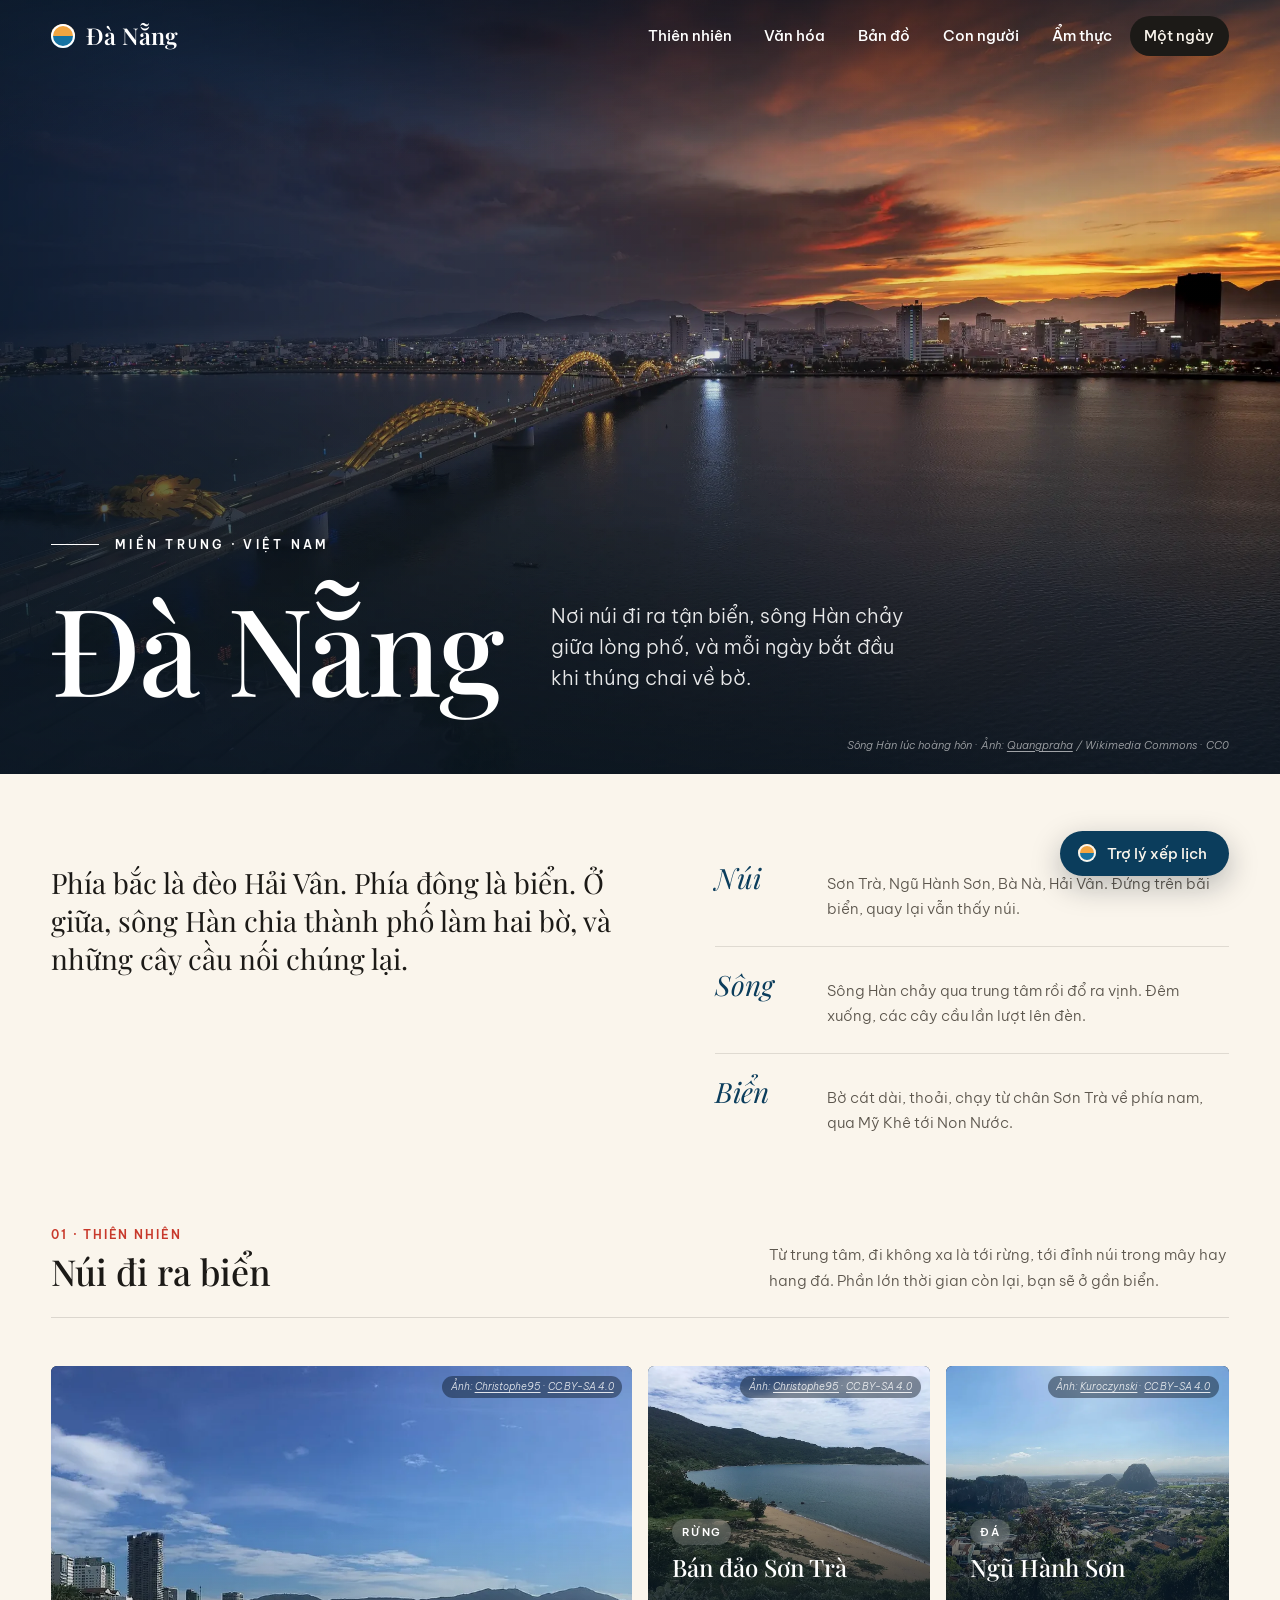
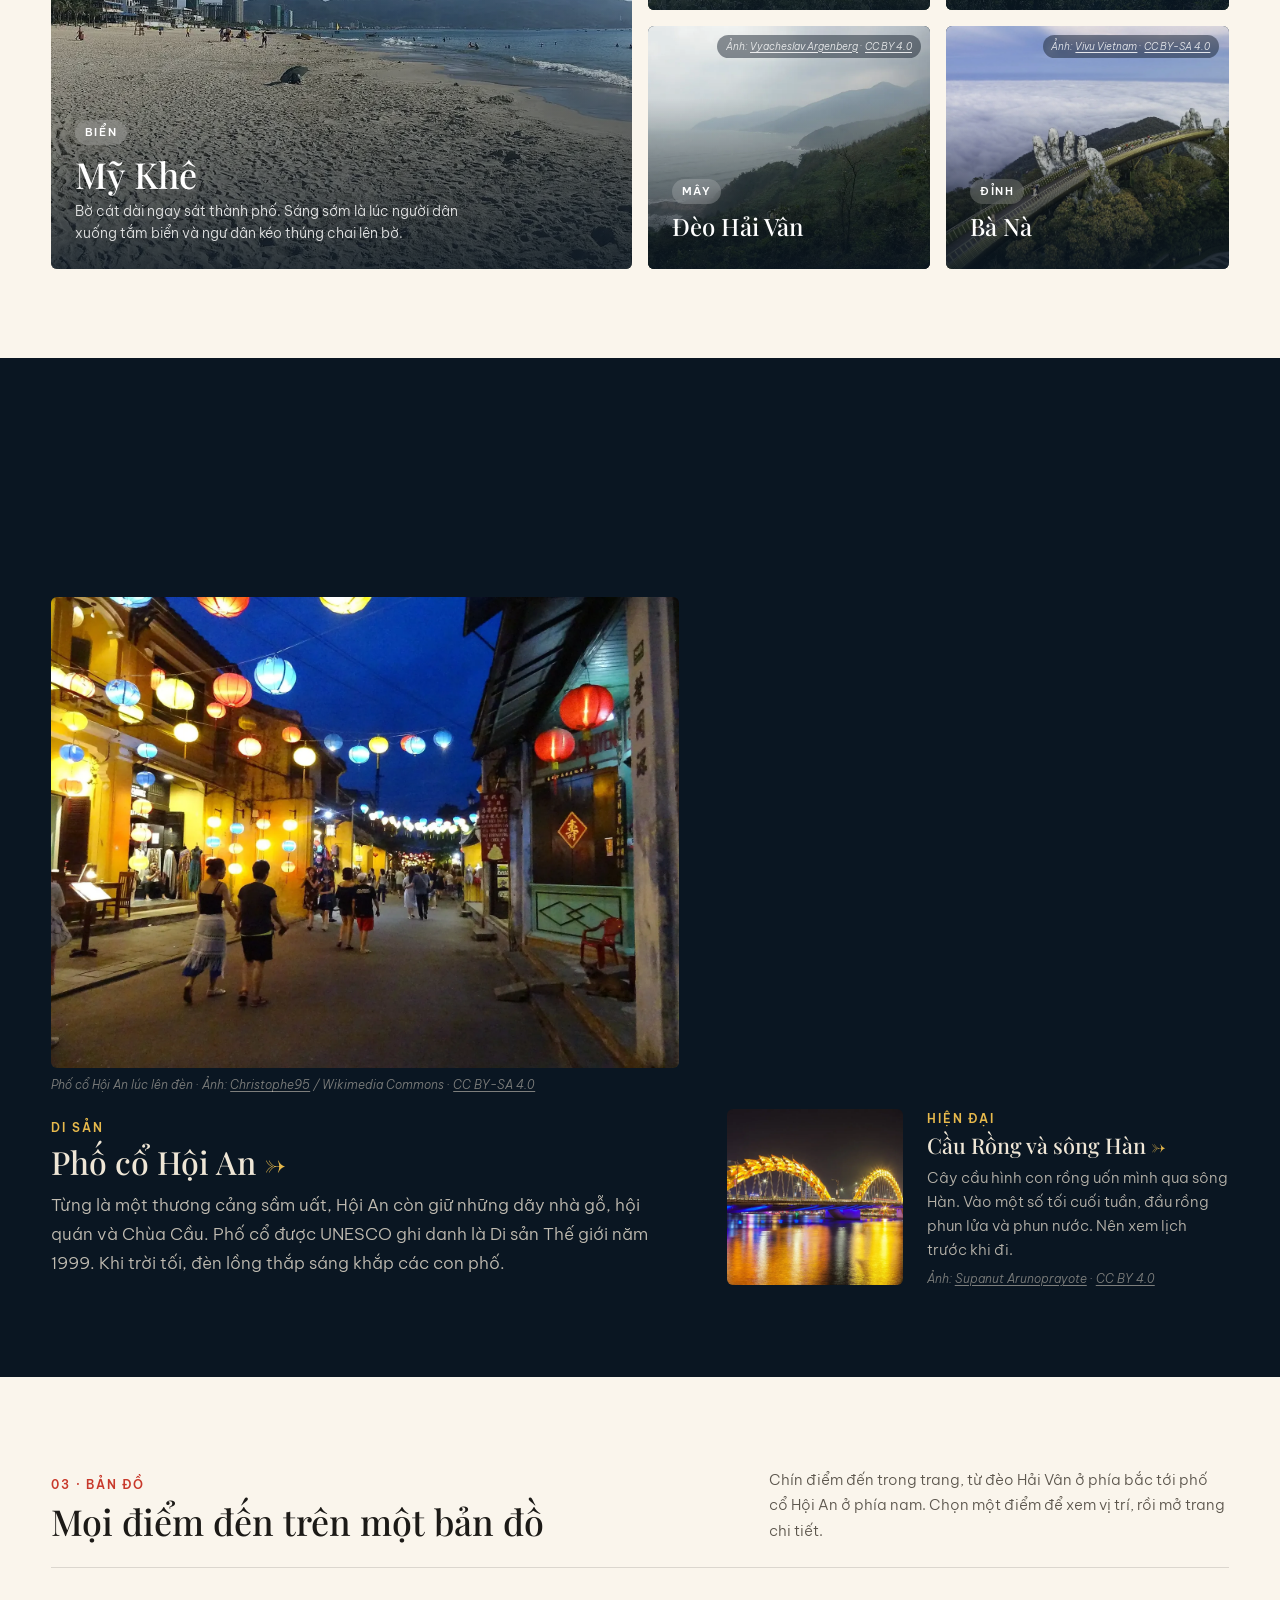
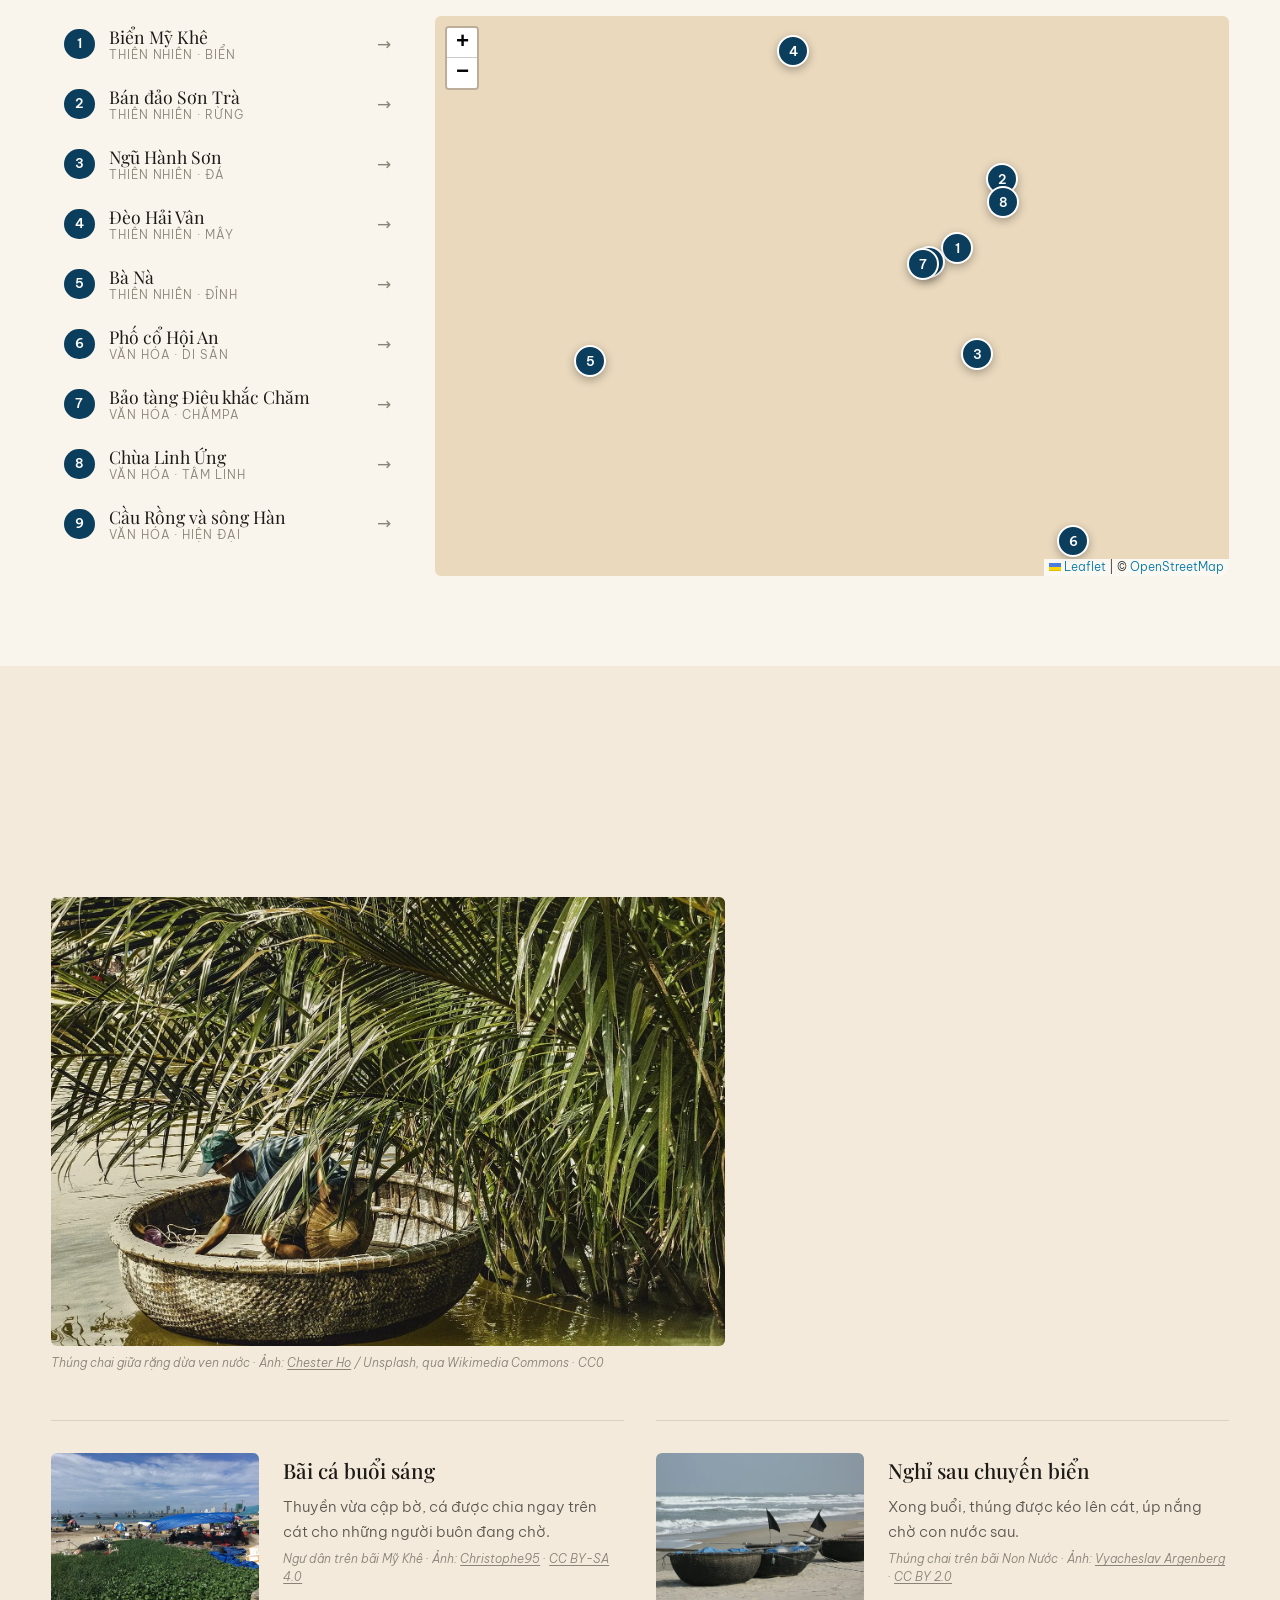
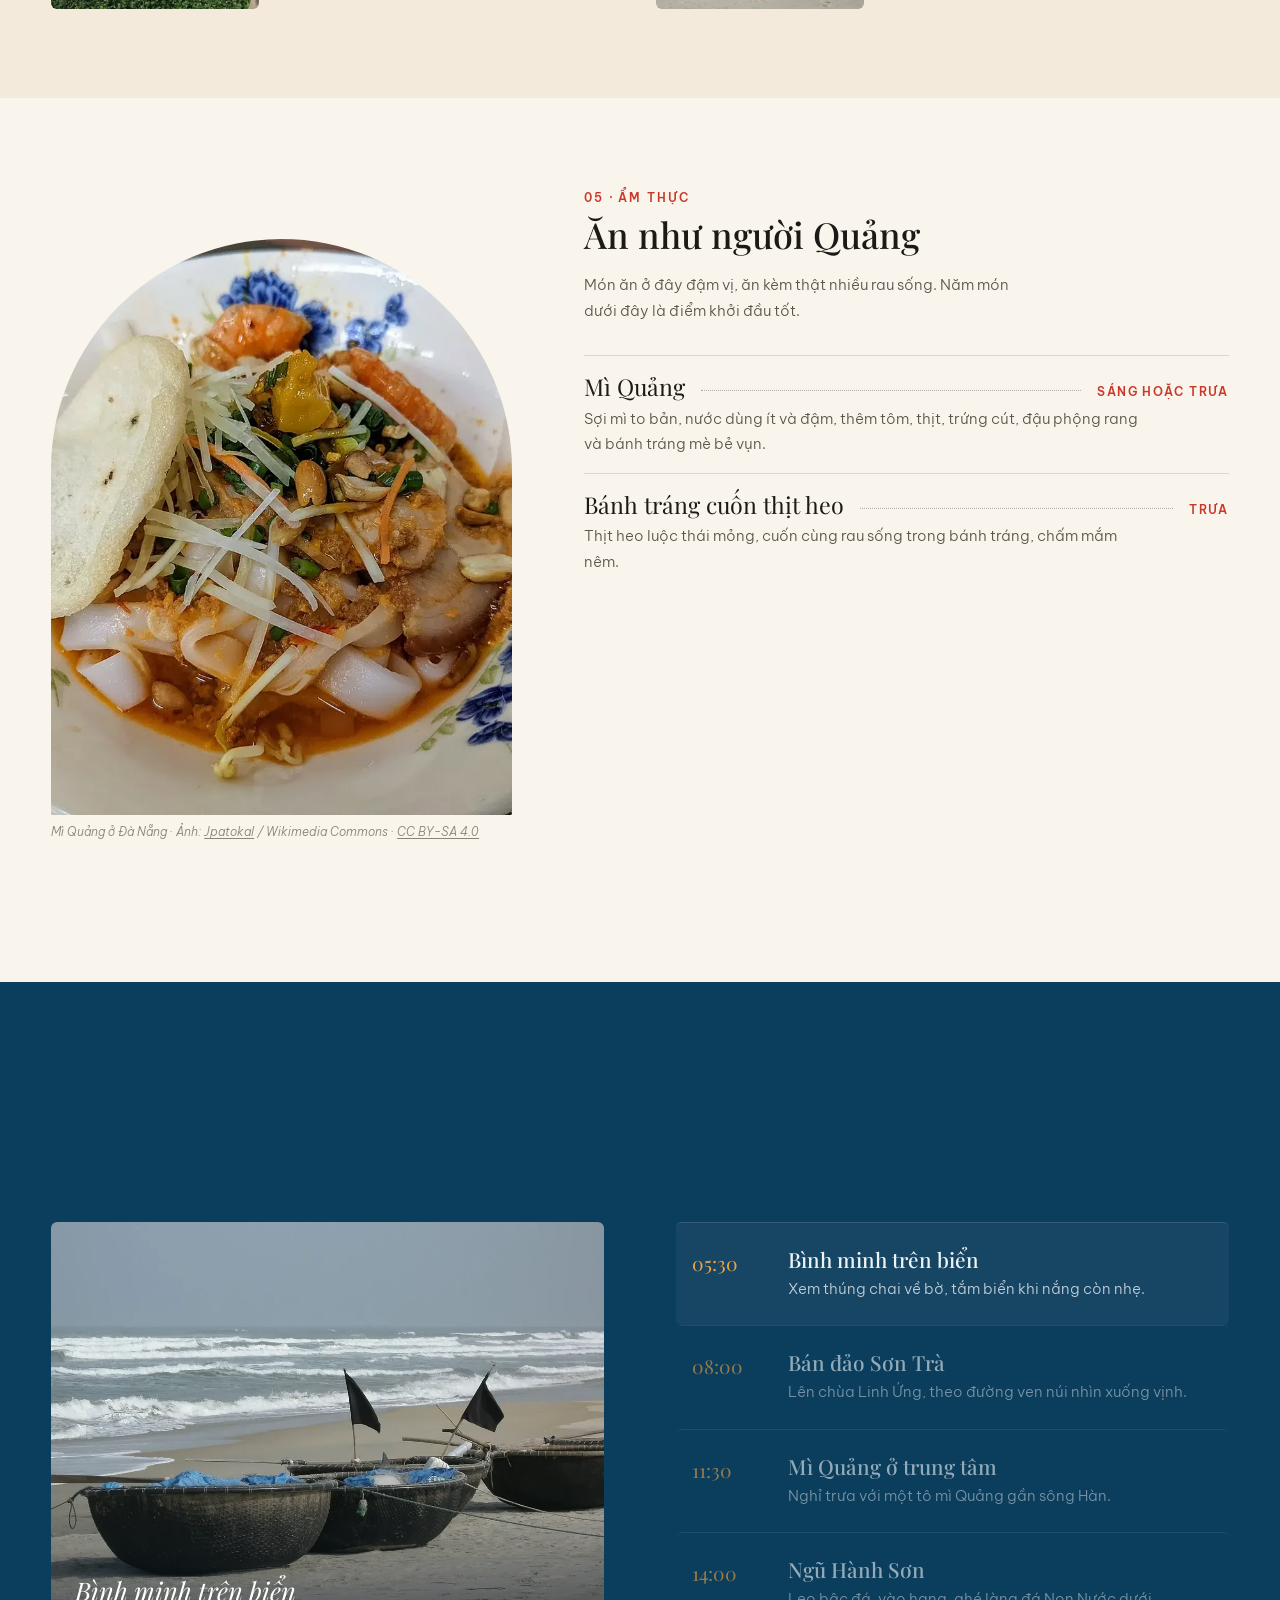
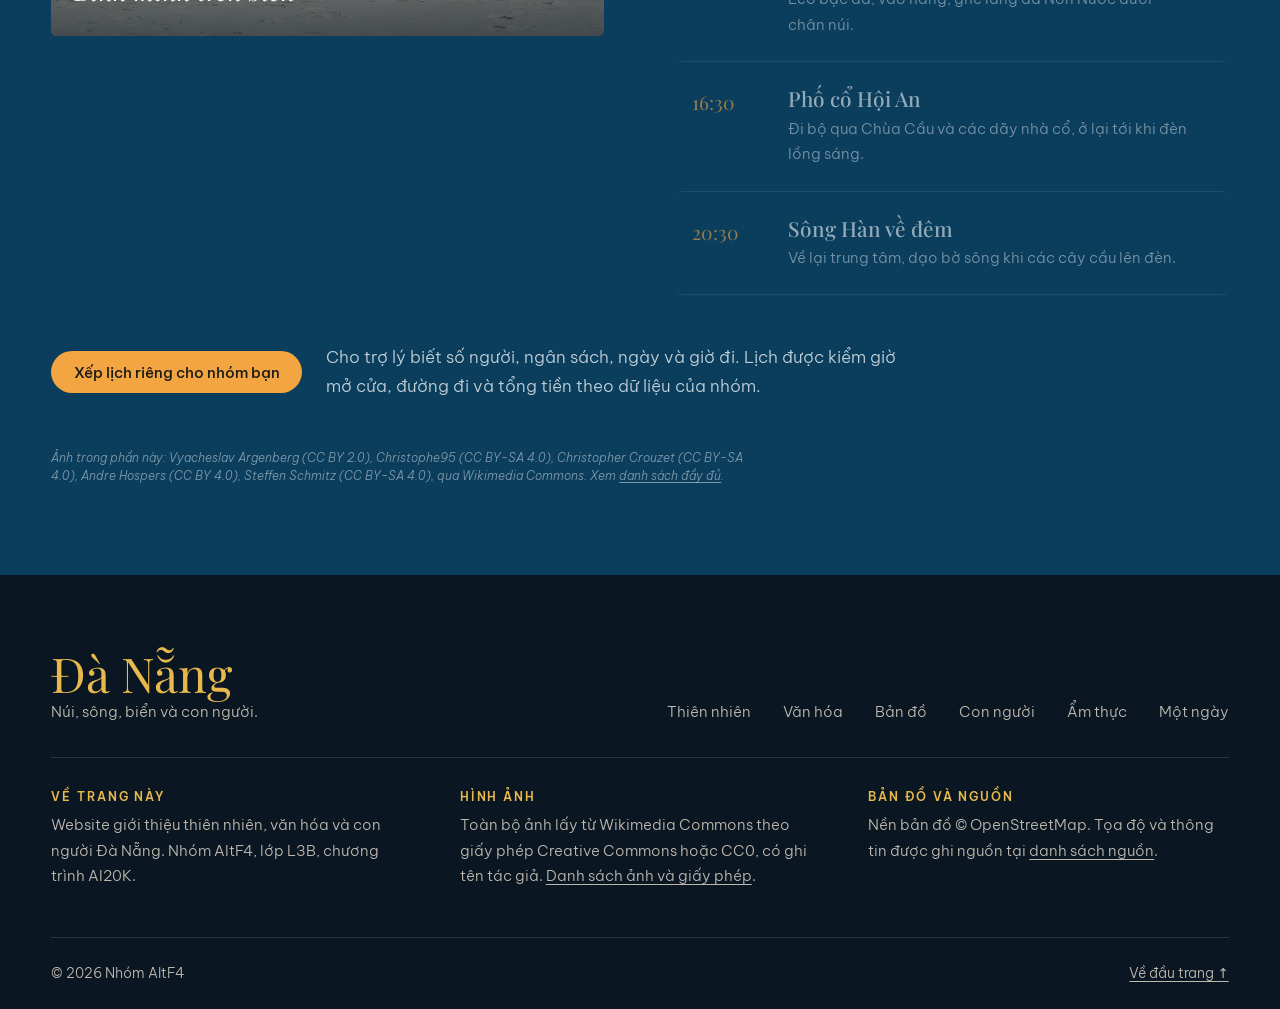
==== commit c8338695: "Website: khung chat trợ lý xếp lịch nối với agent - web/server.py: máy chủ thư viện chuẩn, phục vụ w" ====
--- a/web/index.html
+++ b/web/index.html
@@ -306,6 +306,10 @@
           <li class="stop" data-stop="6" tabindex="0"><time>20:30</time><div><h3>Sông Hàn về đêm</h3><p>Về lại trung tâm, dạo bờ sông khi các cây cầu lên đèn.</p></div></li>
         </ol>
       </div>
+      <div class="day__ask" data-reveal>
+        <button type="button" data-chat-open>Xếp lịch riêng cho nhóm bạn</button>
+        <p>Cho trợ lý biết số người, ngân sách, ngày và giờ đi. Lịch được kiểm giờ mở cửa, đường đi và tổng tiền theo dữ liệu của nhóm.</p>
+      </div>
       <p class="day__credits credit">Ảnh trong phần này: Vyacheslav Argenberg (CC BY 2.0), Christophe95 (CC BY-SA 4.0), Christopher Crouzet (CC BY-SA 4.0), Andre Hospers (CC BY 4.0), Steffen Schmitz (CC BY-SA 4.0), qua Wikimedia Commons. Xem <a href="content/credits.md">danh sách đầy đủ</a>.</p>
     </div>
   </section>
@@ -345,5 +349,6 @@
 <script src="assets/js/map.js" defer></script>
 <script src="assets/js/lightbox.js" defer></script>
 <script src="assets/js/main.js" defer></script>
+<script src="assets/js/chat.js" defer></script>
 </body>
 </html>
--- a/web/assets/css/style.css
+++ b/web/assets/css/style.css
@@ -353,6 +353,99 @@
 .not-found { padding-top: var(--header-h); }
 .not-found h1 { font-size: var(--h2); margin-bottom: var(--space-2); }
 
+/* ---------- Trợ lý xếp lịch (chat) ---------- */
+.visually-hidden { position: absolute; width: 1px; height: 1px; overflow: hidden; clip-path: inset(50%); white-space: nowrap; }
+
+.chat-launcher {
+  position: fixed; right: var(--gutter); bottom: 1.5rem; z-index: 200;
+  display: inline-flex; align-items: center; gap: .7rem; padding: .85rem 1.35rem .85rem 1.1rem;
+  border: 0; border-radius: 999px; cursor: pointer;
+  font: 500 .9375rem/1 var(--font-body); color: var(--sand-100); background: var(--sea-900);
+  box-shadow: 0 10px 30px rgb(10 22 34 / .28); transition: transform .3s var(--ease-out), background-color .3s;
+}
+.chat-launcher:hover { background: var(--night-800); transform: translateY(-2px); }
+.chat-launcher__dot { width: 18px; height: 18px; border-radius: 50%; background: linear-gradient(180deg, var(--sun-500) 0 50%, var(--sea-600) 50% 100%); box-shadow: inset 0 0 0 2px var(--sand-100); }
+
+.chat {
+  position: fixed; right: var(--gutter); bottom: 1.5rem; z-index: 200;
+  width: min(460px, calc(100vw - 2 * var(--gutter))); height: min(760px, calc(100vh - var(--header-h) - 2.5rem));
+  display: grid; grid-template-rows: auto 1fr auto; overflow: hidden;
+  background: var(--sand-100); color: var(--ink-900); border-radius: 10px;
+  box-shadow: 0 24px 70px rgb(10 22 34 / .35), 0 0 0 1px rgb(28 26 23 / .08);
+}
+.chat[hidden] { display: none; }
+.chat__head { display: flex; justify-content: space-between; align-items: flex-start; gap: 1rem; padding: 1.1rem 1.25rem 1rem; background: var(--sea-900); color: #eef4f6; }
+.chat__kicker { font-size: .68rem; font-weight: 600; letter-spacing: .16em; text-transform: uppercase; color: var(--sun-500); }
+.chat__title { font-size: 1.35rem; margin-top: .25rem; line-height: 1.25; }
+.chat__actions { display: flex; align-items: center; gap: .5rem; flex: none; }
+.chat__reset { padding: .5rem .9rem; border: 1px solid rgb(255 255 255 / .3); border-radius: 999px; cursor: pointer; font: 500 .8rem/1 var(--font-body); color: inherit; background: transparent; }
+.chat__reset:hover { background: rgb(255 255 255 / .12); }
+.msg--divider { display: flex; align-items: center; gap: .75rem; font-size: .7rem; font-weight: 600; letter-spacing: .14em; text-transform: uppercase; color: var(--stone-500); }
+.msg--divider::before, .msg--divider::after { content: ""; flex: 1; height: 1px; background: rgb(28 26 23 / .12); }
+.msg__hint { font-size: .8rem; line-height: 1.5; padding: .5rem .7rem; border-radius: 6px; background: var(--sand-100); color: var(--sea-900); }
+.chat__close { flex: none; width: 2.25rem; height: 2.25rem; border: 0; border-radius: 50%; cursor: pointer; font-size: 1.5rem; line-height: 1; color: inherit; background: rgb(255 255 255 / .1); }
+.chat__close:hover { background: rgb(255 255 255 / .2); }
+
+.chat__log { overflow-y: auto; padding: 1.1rem 1.25rem; display: flex; flex-direction: column; gap: .85rem; overscroll-behavior: contain; }
+.msg { font-size: var(--text-sm); line-height: 1.65; }
+.msg--user { align-self: flex-end; max-width: 85%; padding: .6rem .9rem; border-radius: 12px 12px 2px 12px; background: var(--sea-600); color: #fff; font-weight: 400; white-space: pre-wrap; }
+.msg--bot { display: grid; gap: .5rem; padding: .9rem 1rem; border-radius: 2px 12px 12px 12px; background: #fff; box-shadow: 0 0 0 1px rgb(28 26 23 / .07); }
+.msg--wait { color: var(--stone-700); font-style: italic; }
+.msg--wait::before { content: ""; display: inline-block; width: .55rem; height: .55rem; margin-right: .5rem; border-radius: 50%; background: var(--sun-500); animation: chat-pulse 1s ease-in-out infinite alternate; }
+.msg--error { padding: .7rem .9rem; border-radius: 8px; background: #fbe9e6; color: #8a2419; }
+.msg__status { justify-self: start; padding: .15rem .6rem; border-radius: 999px; font-size: .7rem; font-weight: 600; letter-spacing: .1em; text-transform: uppercase; background: var(--sand-200); color: var(--stone-700); }
+.msg__status--plan { background: #e3efe5; color: #2f5d3a; }
+.msg__status--infeasible { background: #fbe9e6; color: #8a2419; }
+.msg__understood { color: var(--stone-700); }
+.msg__total { font-weight: 500; padding-top: .5rem; border-top: 1px solid rgb(28 26 23 / .1); }
+.msg__fine, .msg__meta { font-size: .78rem; line-height: 1.5; color: var(--stone-500); }
+.msg__meta { font-style: italic; }
+
+.plan { list-style: none; margin: .25rem 0; padding: 0; display: grid; }
+.plan__stop { display: grid; grid-template-columns: 6.6rem 1fr; column-gap: .75rem; padding: .55rem 0; border-top: 1px solid rgb(28 26 23 / .08); }
+.plan__stop:first-child { border-top: 0; }
+.plan__time { grid-row: span 3; font-variant-numeric: tabular-nums; font-weight: 500; color: var(--sea-900); }
+.plan__name { font-weight: 500; line-height: 1.4; }
+.plan__price { font-size: .8rem; color: var(--lantern-600); }
+.plan__why { font-size: .8rem; color: var(--stone-700); }
+.plan__leg { padding: .1rem 0 .1rem 7.35rem; font-size: .75rem; color: var(--stone-500); }
+
+.quick { display: grid; gap: .8rem; padding: 1rem; border-radius: 10px; background: var(--sand-200); }
+.quick__lead { font-size: .8rem; color: var(--stone-700); }
+.quick__row { display: grid; grid-template-columns: 1fr 1.4fr; gap: .6rem; }
+.quick__row--3 { grid-template-columns: 1.3fr 1fr 1fr; }
+.quick label:not(.chip) { display: grid; gap: .25rem; font-size: .75rem; font-weight: 500; color: var(--stone-700); }
+.quick input:not([type="checkbox"]), .quick select, .chat__compose textarea {
+  width: 100%; padding: .5rem .6rem; border: 1px solid rgb(28 26 23 / .18); border-radius: 6px;
+  font: 400 .9rem/1.4 var(--font-body); color: var(--ink-900); background: #fff;
+}
+.quick__likes { display: flex; flex-wrap: wrap; gap: .4rem; margin: 0; padding: 0; border: 0; }
+.quick__likes legend { width: 100%; margin-bottom: .35rem; font-size: .75rem; font-weight: 500; color: var(--stone-700); }
+.chip { position: relative; cursor: pointer; }
+.chip input { position: absolute; opacity: 0; inset: 0; cursor: pointer; }
+.chip span { display: inline-block; padding: .3rem .75rem; border-radius: 999px; font-size: .8rem; background: #fff; box-shadow: inset 0 0 0 1px rgb(28 26 23 / .15); transition: background-color .2s, color .2s; }
+.chip input:checked + span { background: var(--sea-900); color: #fff; box-shadow: none; }
+.chip--alt input:checked + span { background: var(--forest-700, #2f5d3a); }
+.chip input:focus-visible + span { outline: 2px solid var(--sun-500); outline-offset: 2px; }
+.quick__go, .chat__send {
+  border: 0; border-radius: 999px; cursor: pointer; font: 500 .9rem/1 var(--font-body);
+  color: var(--ink-900); background: var(--sun-500); transition: background-color .2s;
+}
+.quick__go { justify-self: start; padding: .75rem 1.3rem; }
+.quick__go:hover, .chat__send:hover { background: var(--wall-400); }
+
+.chat__compose { display: grid; grid-template-columns: 1fr auto; gap: .6rem; align-items: end; padding: .85rem 1.25rem 1rem; border-top: 1px solid rgb(28 26 23 / .1); background: #fff; }
+.chat__compose textarea { resize: none; }
+.chat__send { padding: .75rem 1.15rem; }
+.chat__send:disabled { opacity: .5; cursor: wait; }
+
+.day__ask { margin-top: var(--space-5); display: flex; align-items: center; gap: var(--space-3); flex-wrap: wrap; }
+.day__ask p { color: rgb(238 244 246 / .8); max-width: 52ch; }
+.day__ask button { border: 0; border-radius: 999px; padding: .85rem 1.4rem; cursor: pointer; font: 500 .9375rem/1 var(--font-body); color: var(--ink-900); background: var(--sun-500); }
+.day__ask button:hover { background: var(--wall-400); }
+
+@keyframes chat-pulse { from { opacity: .3; } to { opacity: 1; } }
+
 /* ---------- Chuyển động ---------- */
 .js [data-reveal] { opacity: 0; transform: translateY(20px); transition: opacity .8s var(--ease-out) var(--d, 0ms), transform .8s var(--ease-out) var(--d, 0ms); }
 .js [data-reveal].is-in { opacity: 1; transform: none; }
@@ -361,4 +454,6 @@
   html { scroll-behavior: auto; }
   .js [data-reveal] { transform: none; transition: opacity .3s linear; }
   .tile img, .lead-story img, .story img, .day__stage img { transition: opacity .3s linear; transform: none !important; }
-}
+  .msg--wait::before { animation: none; }
+  .chat-launcher, .chat-launcher:hover { transition: none; transform: none; }
+}
